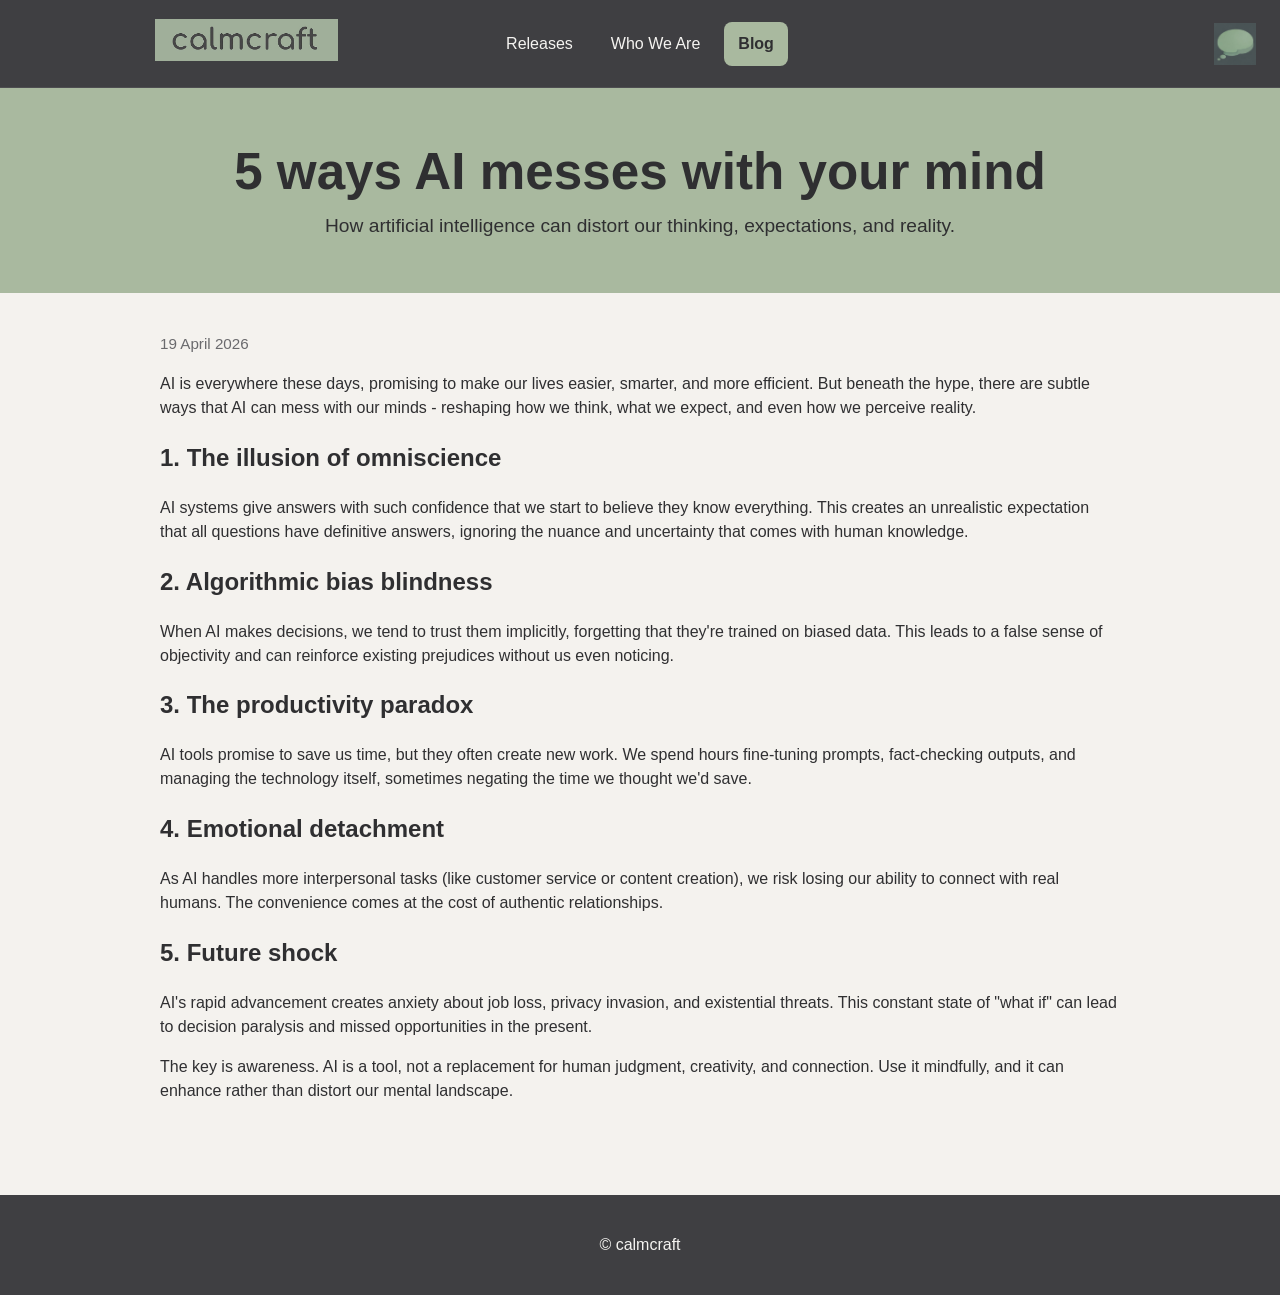
==== 5-ways-ai-messes-with-your-mind.html @ 6c4accf9 "Add files via upload" ====
<!DOCTYPE html>
<html lang="en">
<head>
  <meta charset="UTF-8">
  <meta name="viewport" content="width=device-width, initial-scale=1.0">
  <title>calmcraft - 5 ways AI messes with your mind</title>
  <link rel="stylesheet" href="style.css">
</head>
<body>
  <header class="site-header">
    <div class="brand">
      <a href="index.html" class="brand-link">
        <img src="images/calmcraft-wordmark-greyletters.jpg" alt="calmcraft" class="wordmark">
      </a>
    </div>

    <nav class="main-nav" aria-label="Main navigation">
      <a href="index.html" class="nav-link">Releases</a>
      <a href="who-we-are.html" class="nav-link">Who We Are</a>
      <a href="blog.html" class="nav-link active">Blog</a>
    </nav>

    <div class="brand-mark-wrap">
      <img src="images/calmcraft-logo-sage.png" alt="calmcraft logo" class="brand-mark">
    </div>
  </header>

  <section class="hero hero-dark">
    <div class="container hero-inner">
      <h1>5 ways AI messes with your mind</h1>
      <p>How artificial intelligence can distort our thinking, expectations, and reality.</p>
    </div>
  </section>

  <main class="container page-content narrow">
    <article class="blog-post">
      <p class="blog-meta">19 April 2026</p>
      
      <p>AI is everywhere these days, promising to make our lives easier, smarter, and more efficient. But beneath the hype, there are subtle ways that AI can mess with our minds - reshaping how we think, what we expect, and even how we perceive reality.</p>

      <h2>1. The illusion of omniscience</h2>
      <p>AI systems give answers with such confidence that we start to believe they know everything. This creates an unrealistic expectation that all questions have definitive answers, ignoring the nuance and uncertainty that comes with human knowledge.</p>

      <h2>2. Algorithmic bias blindness</h2>
      <p>When AI makes decisions, we tend to trust them implicitly, forgetting that they're trained on biased data. This leads to a false sense of objectivity and can reinforce existing prejudices without us even noticing.</p>

      <h2>3. The productivity paradox</h2>
      <p>AI tools promise to save us time, but they often create new work. We spend hours fine-tuning prompts, fact-checking outputs, and managing the technology itself, sometimes negating the time we thought we'd save.</p>

      <h2>4. Emotional detachment</h2>
      <p>As AI handles more interpersonal tasks (like customer service or content creation), we risk losing our ability to connect with real humans. The convenience comes at the cost of authentic relationships.</p>

      <h2>5. Future shock</h2>
      <p>AI's rapid advancement creates anxiety about job loss, privacy invasion, and existential threats. This constant state of "what if" can lead to decision paralysis and missed opportunities in the present.</p>

      <p>The key is awareness. AI is a tool, not a replacement for human judgment, creativity, and connection. Use it mindfully, and it can enhance rather than distort our mental landscape.</p>
    </article>
  </main>

  <footer class="site-footer">
    <div class="container footer-inner">
      <p>© calmcraft</p>
    </div>
  </footer>
</body>
</html>
---- style.css ----
:root {
  --bg-dark: #3f3f42;
  --bg-darker: #343437;
  --sage: #a9b99f;
  --sage-deep: #8ea184;
  --panel: #f4f2ee;
  --panel-soft: #ebe8e2;
  --text-dark: #2f2f31;
  --text-light: #f5f4f1;
  --border: #d7d2ca;
  --shadow: rgba(0, 0, 0, 0.12);
}

* {
  box-sizing: border-box;
}

html {
  scroll-behavior: smooth;
}

body {
  margin: 0;
  font-family: "Century Gothic", "Trebuchet MS", Arial, sans-serif;
  background: var(--panel);
  color: var(--text-dark);
  line-height: 1.5;
}

img {
  max-width: 100%;
  display: block;
}

a {
  color: inherit;
}

.container {
  width: min(1120px, calc(100% - 32px));
  margin: 0 auto;
}

/* Header */
.site-header {
  background: var(--bg-dark);
  border-bottom: 1px solid rgba(255,255,255,0.08);
  min-height: 88px;
  display: grid;
  grid-template-columns: 1fr auto 1fr;
  align-items: center;
  gap: 24px;
  padding: 16px 24px;
  text-align: center;
}

.brand-link {
  display: inline-flex;
  align-items: center;
  text-decoration: none;
}

.wordmark {
  height: 42px;
  width: auto;
  object-fit: contain;
}

.main-nav {
  display: flex;
  align-items: center;
  gap: 10px;
  justify-content: center;
}

.nav-link {
  text-decoration: none;
  color: var(--text-light);
  padding: 10px 14px;
  border-radius: 8px;
  transition: background 0.2s ease, color 0.2s ease;
}

.nav-link:hover {
  background: rgba(255,255,255,0.08);
}

.nav-link.active {
  background: var(--sage);
  color: var(--text-dark);
  font-weight: 700;
}

.brand-mark-wrap {
  display: flex;
  justify-content: flex-end;
}

.brand-mark {
  height: 42px;
  width: 42px;
  object-fit: contain;
}

/* Hero */
.hero-dark {
  background: var(--sage);
  color: var(--text-dark);
  border-bottom: none;
}

.hero-inner {
  padding: 56px 0 52px;
  text-align: center;
}

.hero-inner h1 {
  margin: 0 0 12px;
  font-size: clamp(2rem, 4vw, 3.4rem);
  line-height: 1.1;
  color: var(--text-dark);
}

.hero-inner p {
  margin: 0 auto;
  max-width: 720px;
  font-size: clamp(1rem, 2vw, 1.2rem);
  color: var(--text-dark);
}

/* Main */
.page-content {
  padding: 40px 0 56px;
}

.page-content.narrow {
  width: min(960px, calc(100% - 32px));
  margin: 0 auto;
}

.section-heading h2 {
  margin: 0 0 28px;
  font-size: 2rem;
}

/* Releases */
.release-carousel {
  display: grid;
  grid-template-columns: 56px minmax(0, 1fr) 56px;
  align-items: stretch;
  gap: 18px;
}

.carousel-arrow {
  border: none;
  background: #a0a0a5;
  color: var(--text-light);
  border-radius: 12px;
  font-size: 1.8rem;
  cursor: pointer;
  min-height: 100%;
  transition: background 0.2s ease;
}

.carousel-arrow:hover {
  background: #b0b0b5;
}

.release-panel {
  background: white;
  border: 1px solid var(--border);
  border-radius: 18px;
  box-shadow: 0 10px 24px var(--shadow);
  padding: 28px;
  display: grid;
  grid-template-columns: minmax(240px, 320px) minmax(0, 1fr);
  gap: 32px;
  align-items: start;
}

.release-cover-wrap {
  display: flex;
  justify-content: center;
}

.release-cover {
  width: 100%;
  max-width: 320px;
  border-radius: 12px;
  box-shadow: 0 12px 24px rgba(0,0,0,0.12);
}

.release-details h3 {
  margin: 0 0 14px;
  font-size: clamp(1.8rem, 3vw, 2.6rem);
  line-height: 1.15;
}

.release-blurb {
  margin: 0 0 22px;
  font-size: 1.08rem;
  color: #4a4a4d;
}

.button-grid {
  display: grid;
  grid-template-columns: repeat(2, minmax(220px, 1fr));
  gap: 12px;
  margin-bottom: 28px;
}

.btn {
  display: inline-flex;
  align-items: center;
  justify-content: center;
  min-height: 48px;
  padding: 12px 18px;
  border-radius: 10px;
  text-decoration: none;
  font-weight: 700;
  text-align: center;
  transition: transform 0.15s ease, background 0.2s ease, color 0.2s ease;
}

.btn:hover {
  transform: translateY(-1px);
}

.btn-primary {
  background: var(--bg-dark);
  color: var(--text-light);
}

.btn-primary:hover {
  background: #57575b;
}

.btn-secondary {
  background: var(--panel-soft);
  color: var(--text-dark);
  border: 1px solid var(--border);
}

.btn-secondary:hover {
  background: #ddd8d0;
}

.snippet-block,
.related-block {
  margin-top: 20px;
}

.snippet-block h4,
.related-block h4 {
  margin: 0 0 14px;
  font-size: 1.2rem;
}

.snippet {
  margin: 0 0 12px;
  padding: 16px 18px;
  background: var(--panel);
  border-left: 4px solid var(--sage);
  border-radius: 10px;
  color: #444447;
}

.related-block ul {
  margin: 0;
  padding-left: 18px;
}

.related-block li {
  margin-bottom: 6px;
}

.related-block a {
  text-decoration: none;
  color: var(--bg-dark);
  font-weight: 700;
}

.related-block a:hover {
  text-decoration: underline;
}

/* Content cards */
.content-card,
.cta-card,
.blog-card {
  background: white;
  border: 1px solid var(--border);
  border-radius: 16px;
  padding: 26px;
  box-shadow: 0 8px 20px var(--shadow);
  margin-bottom: 24px;
}

.content-card h2,
.cta-card h2,
.service-grid-section h2,
.value-grid-section h2 {
  margin-top: 0;
}

.service-grid,
.value-grid {
  display: grid;
  grid-template-columns: repeat(2, minmax(0, 1fr));
  gap: 18px;
  margin: 18px 0 32px;
}

.service-card,
.value-card {
  background: white;
  border: 1px solid var(--border);
  border-radius: 16px;
  padding: 22px;
  box-shadow: 0 8px 20px var(--shadow);
}

.service-card h3,
.value-card h3 {
  margin-top: 0;
  margin-bottom: 10px;
}

.text-link {
  text-decoration: none;
  font-weight: 700;
  color: var(--bg-dark);
}

.text-link:hover {
  text-decoration: underline;
}

.blog-meta {
  margin: 0 0 8px;
  color: #6a6a6d;
  font-size: 0.95rem;
}

.blog-image {
  width: 100%;
  height: auto;
  border-radius: 8px;
  margin-bottom: 16px;
}

/* Footer */
.site-footer {
  background: var(--bg-dark);
  color: var(--text-light);
  margin-top: 20px;
}

.footer-inner {
  padding: 22px 0;
  text-align: center;
}

/* Responsive */
@media (max-width: 980px) {
  .site-header {
    grid-template-columns: 1fr;
    justify-items: start;
  }

  .brand-mark-wrap {
    justify-content: start;
  }

  .release-panel {
    grid-template-columns: 1fr;
  }

  .release-cover-wrap {
    justify-content: flex-start;
  }

  .button-grid {
    grid-template-columns: 1fr 1fr;
  }
}

@media (max-width: 760px) {
  .release-carousel {
    grid-template-columns: 1fr;
  }

  .carousel-arrow {
    min-height: 52px;
  }

  .button-grid {
    grid-template-columns: 1fr;
  }

  .service-grid,
  .value-grid {
    grid-template-columns: 1fr;
  }

  .main-nav {
    flex-wrap: wrap;
  }
}
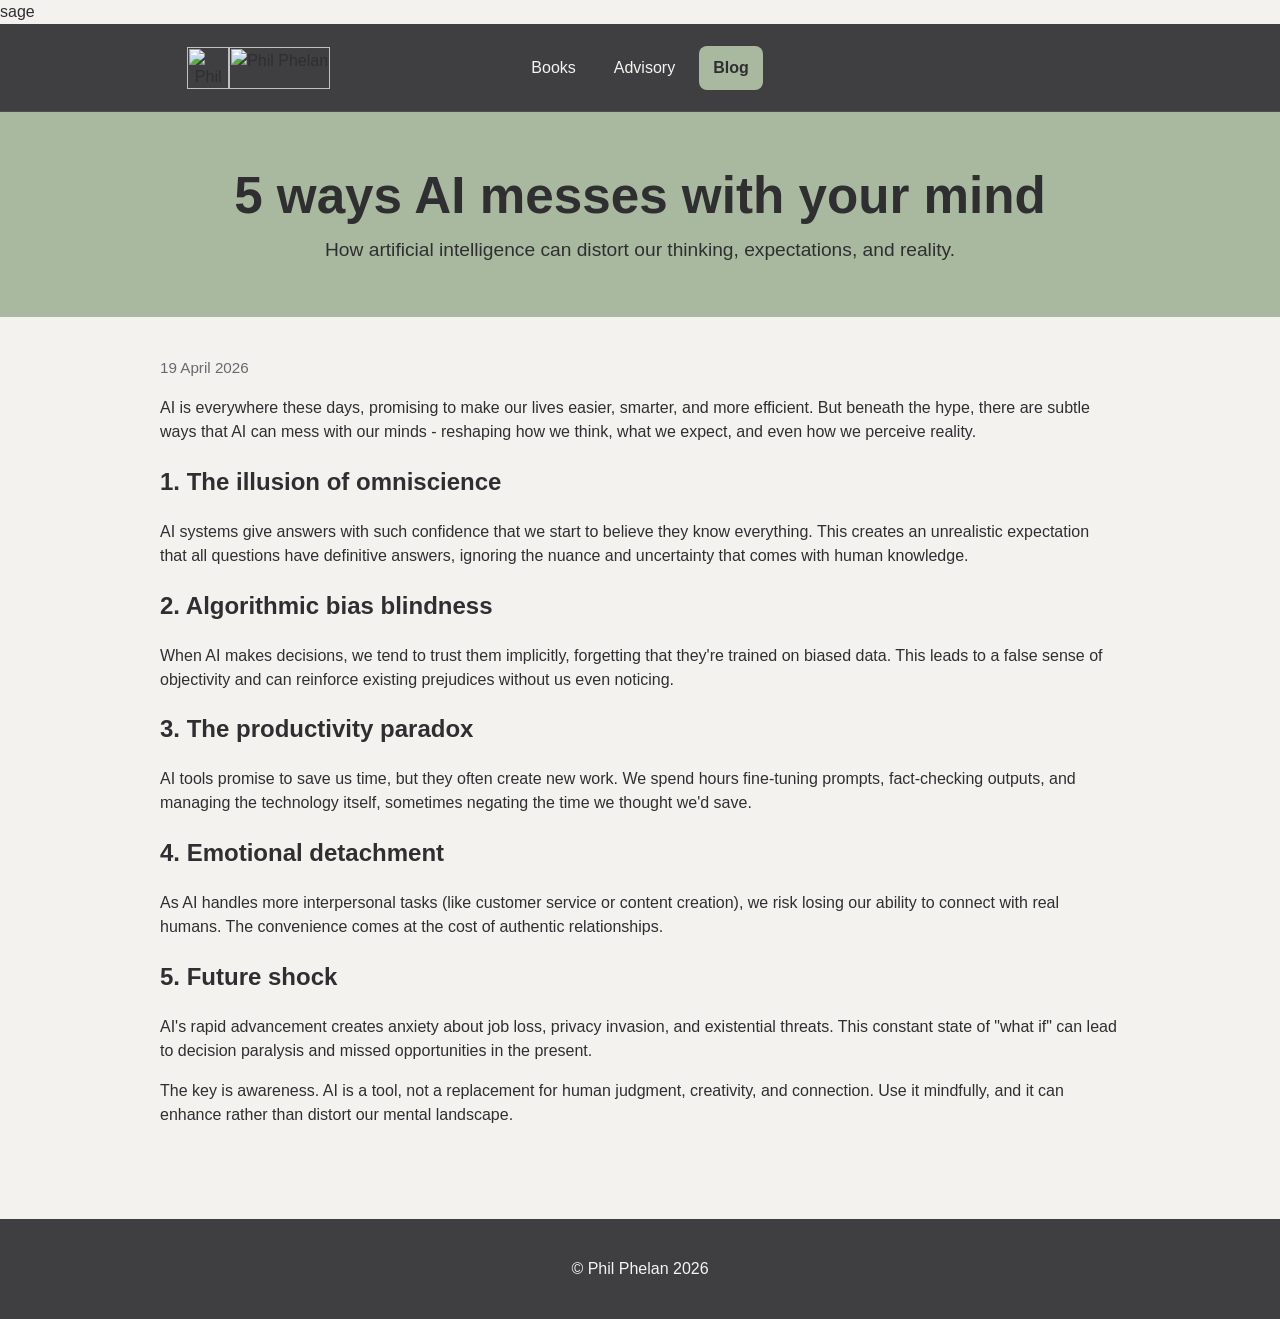
==== commit 9ff03c86: "Add files via upload" ====
--- a/5-ways-ai-messes-with-your-mind.html
+++ b/5-ways-ai-messes-with-your-mind.html
@@ -1,28 +1,25 @@
-<!DOCTYPE html>
+sage<!DOCTYPE html>
 <html lang="en">
 <head>
   <meta charset="UTF-8">
   <meta name="viewport" content="width=device-width, initial-scale=1.0">
-  <title>calmcraft - 5 ways AI messes with your mind</title>
+  <title>5 ways AI messes with your mind</title>
   <link rel="stylesheet" href="style.css">
 </head>
 <body>
   <header class="site-header">
     <div class="brand">
       <a href="index.html" class="brand-link">
-        <img src="images/calmcraft-wordmark-greyletters.jpg" alt="calmcraft" class="wordmark">
+        <img src="images/mylogo-sage.svg" alt="Phil Phelan logo" class="brand-mark">
+        <img src="images/philphelan-wordmark-sage.svg" alt="Phil Phelan" class="wordmark" style="width: 100%; max-width: none;">
       </a>
     </div>
 
     <nav class="main-nav" aria-label="Main navigation">
-      <a href="index.html" class="nav-link">Releases</a>
-      <a href="who-we-are.html" class="nav-link">Who We Are</a>
+      <a href="index.html" class="nav-link">Books</a>
+      <a href="advisory.html" class="nav-link">Advisory</a>
       <a href="blog.html" class="nav-link active">Blog</a>
     </nav>
-
-    <div class="brand-mark-wrap">
-      <img src="images/calmcraft-logo-sage.png" alt="calmcraft logo" class="brand-mark">
-    </div>
   </header>
 
   <section class="hero hero-dark">
@@ -59,7 +56,7 @@
 
   <footer class="site-footer">
     <div class="container footer-inner">
-      <p>© calmcraft</p>
+      <p>© Phil Phelan 2026</p>
     </div>
   </footer>
 </body>
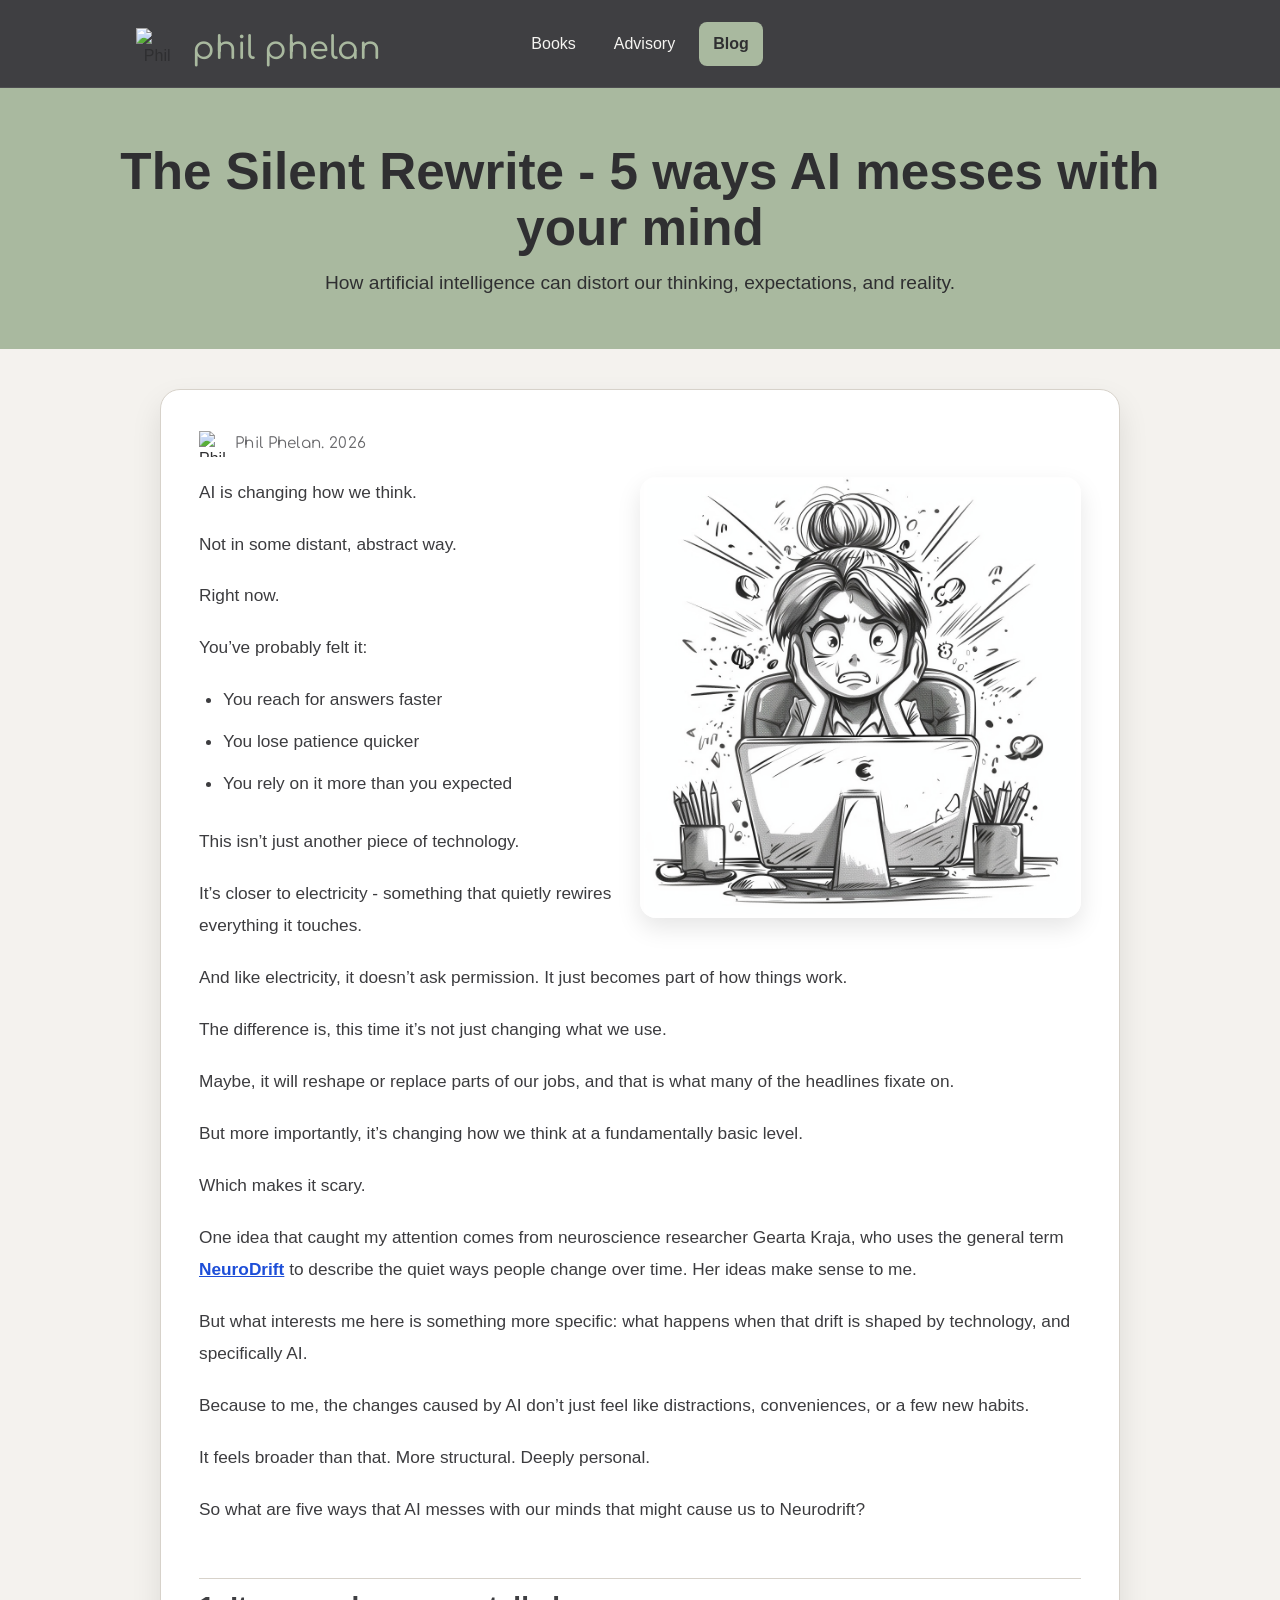
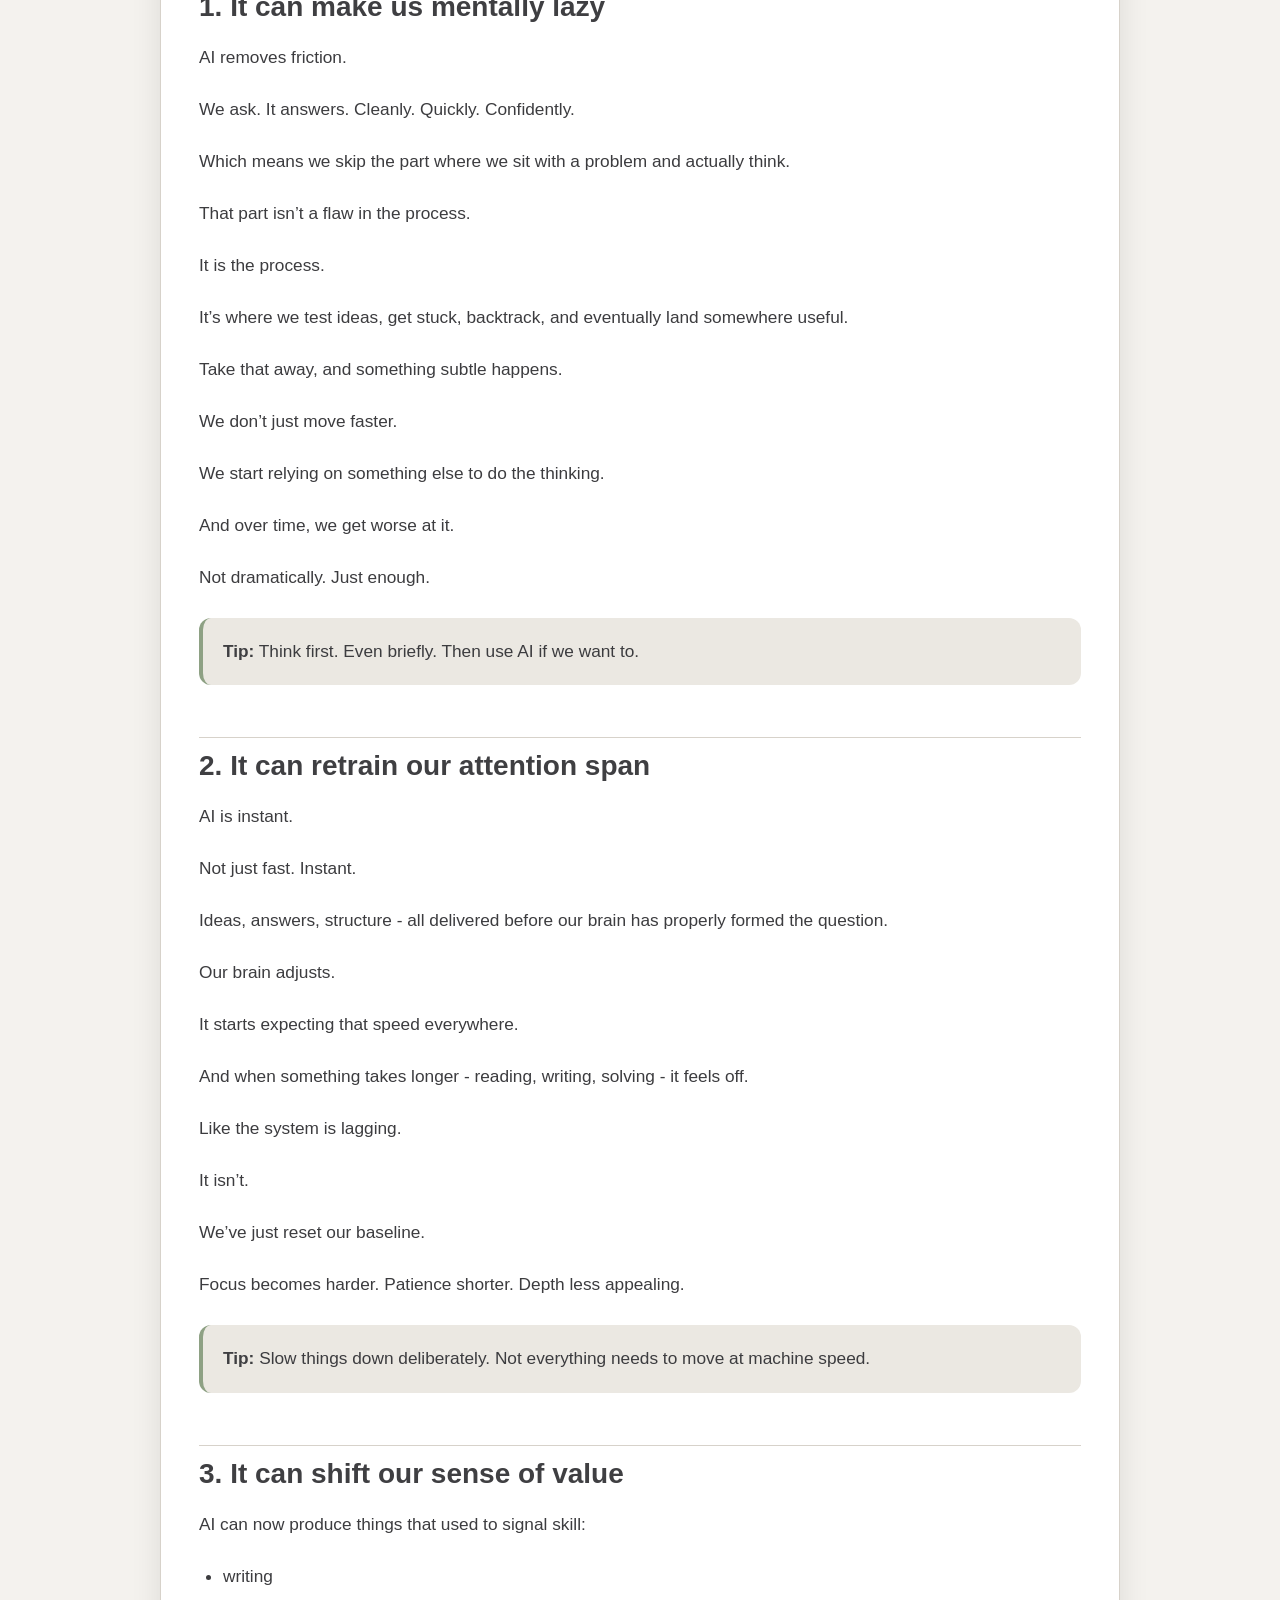
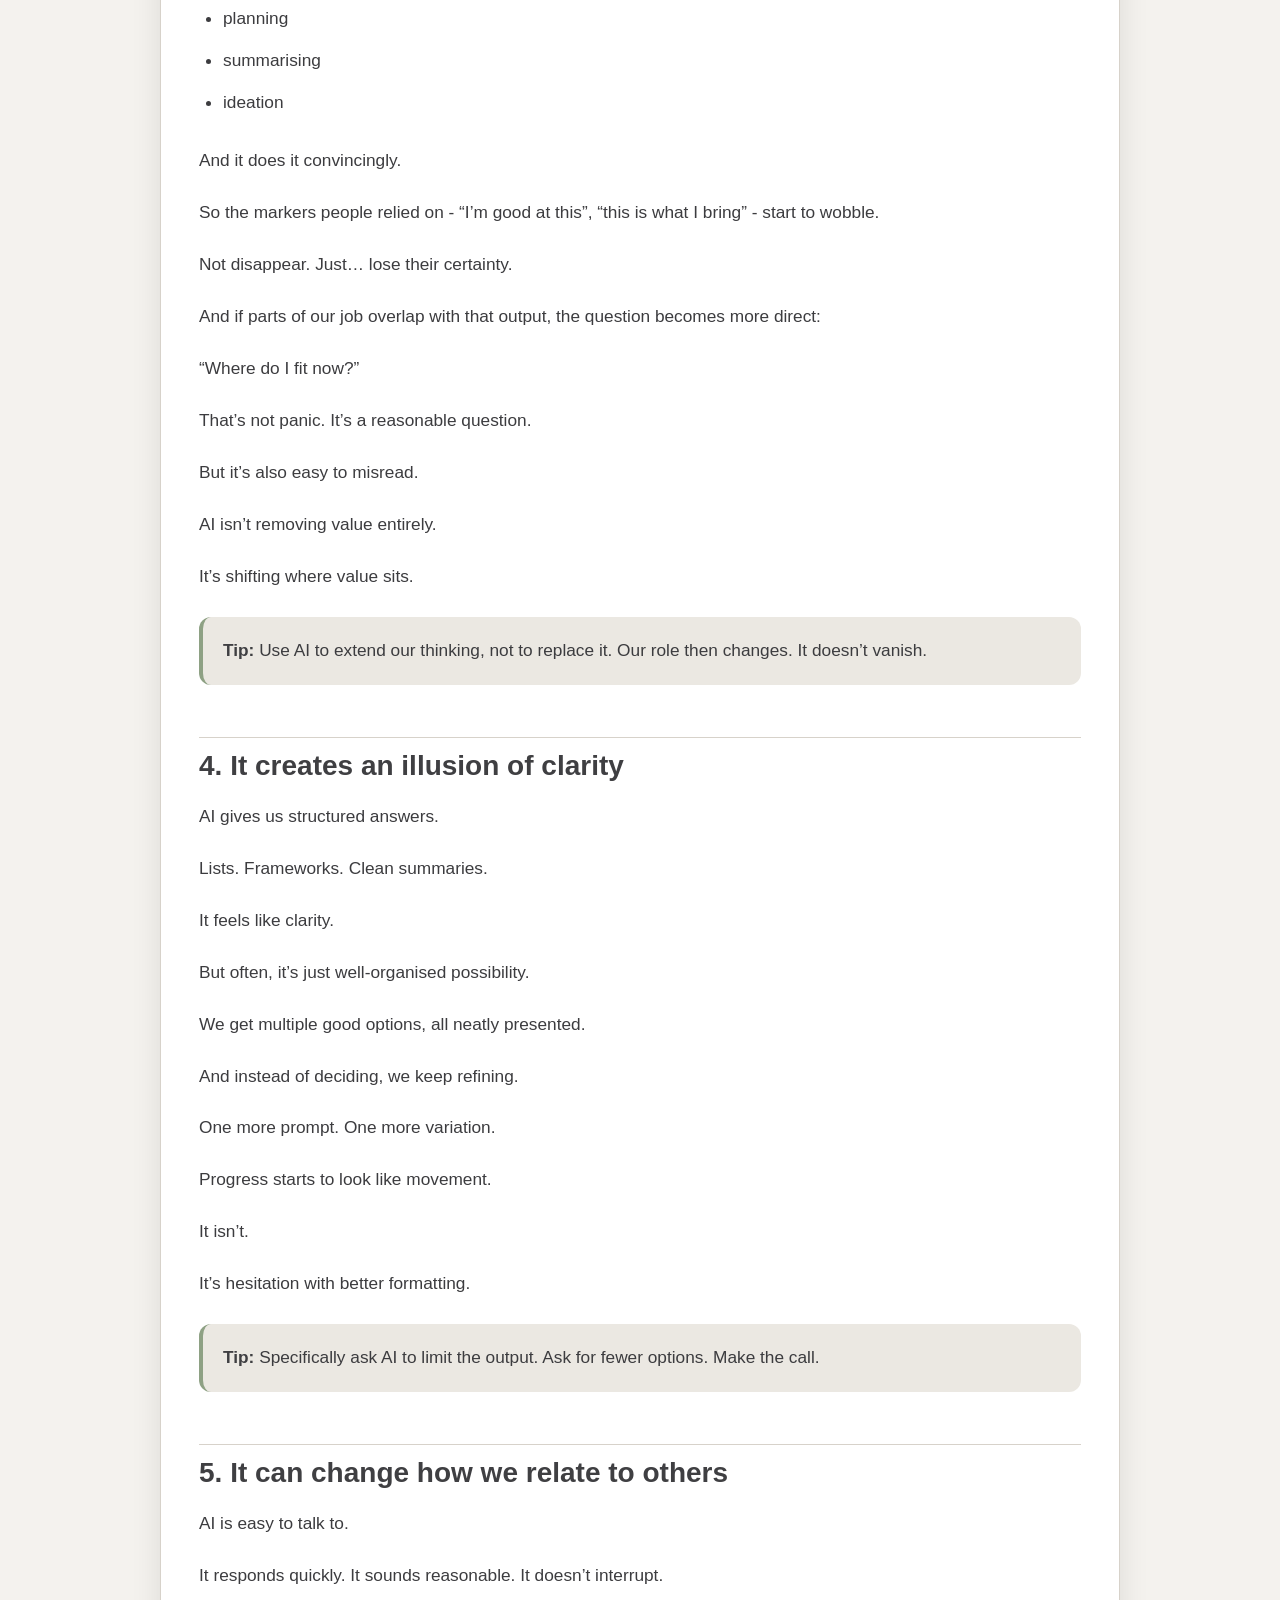
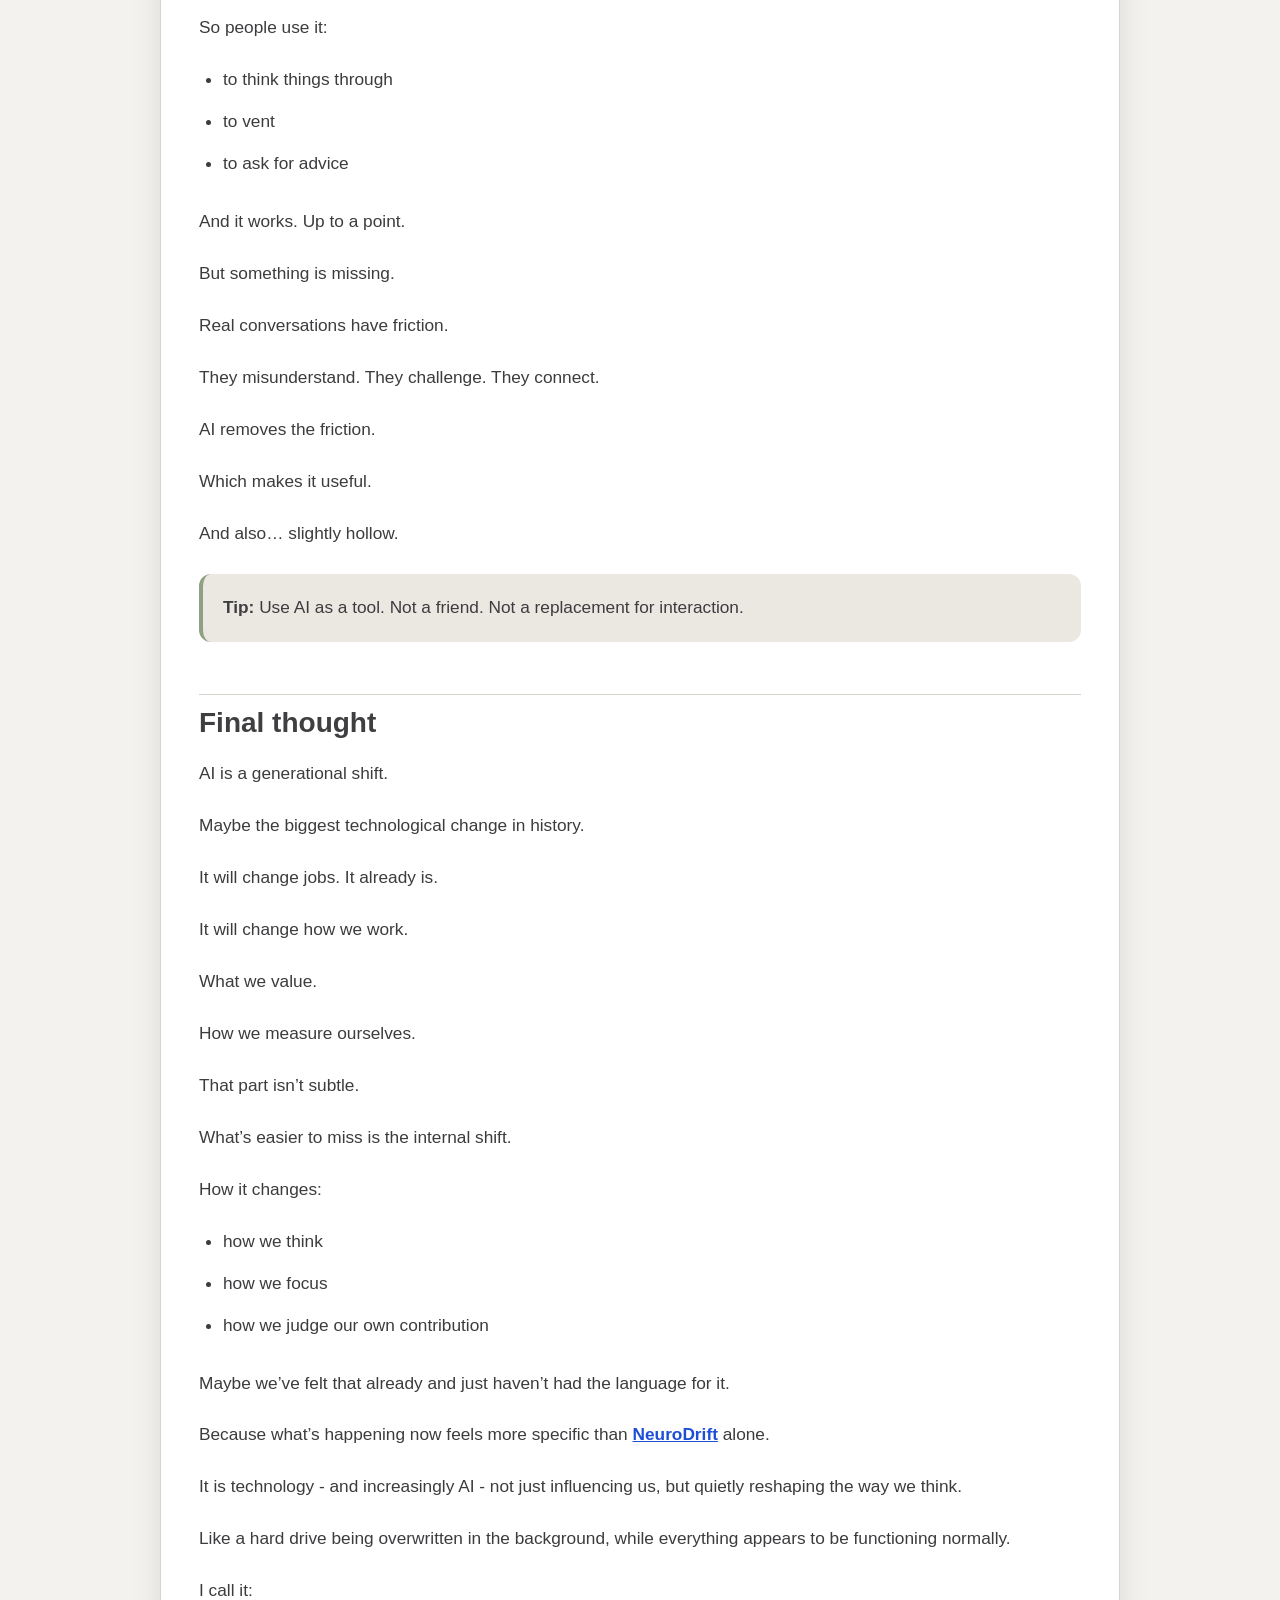
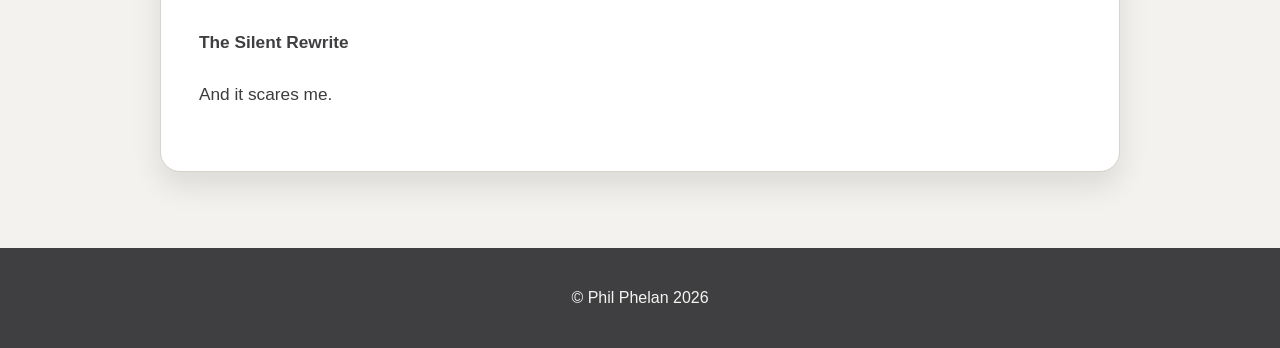
==== commit 317f27f4: "Add files via upload" ====
--- a/5-ways-ai-messes-with-your-mind.html
+++ b/5-ways-ai-messes-with-your-mind.html
@@ -1,63 +1,188 @@
-sage<!DOCTYPE html>
-<html lang="en">
-<head>
-  <meta charset="UTF-8">
-  <meta name="viewport" content="width=device-width, initial-scale=1.0">
-  <title>5 ways AI messes with your mind</title>
-  <link rel="stylesheet" href="style.css">
-</head>
-<body>
-  <header class="site-header">
-    <div class="brand">
-      <a href="index.html" class="brand-link">
-        <img src="images/mylogo-sage.svg" alt="Phil Phelan logo" class="brand-mark">
-        <img src="images/philphelan-wordmark-sage.svg" alt="Phil Phelan" class="wordmark" style="width: 100%; max-width: none;">
-      </a>
-    </div>
-
-    <nav class="main-nav" aria-label="Main navigation">
-      <a href="index.html" class="nav-link">Books</a>
-      <a href="advisory.html" class="nav-link">Advisory</a>
-      <a href="blog.html" class="nav-link active">Blog</a>
-    </nav>
-  </header>
-
-  <section class="hero hero-dark">
-    <div class="container hero-inner">
-      <h1>5 ways AI messes with your mind</h1>
-      <p>How artificial intelligence can distort our thinking, expectations, and reality.</p>
-    </div>
-  </section>
-
-  <main class="container page-content narrow">
-    <article class="blog-post">
-      <p class="blog-meta">19 April 2026</p>
-      
-      <p>AI is everywhere these days, promising to make our lives easier, smarter, and more efficient. But beneath the hype, there are subtle ways that AI can mess with our minds - reshaping how we think, what we expect, and even how we perceive reality.</p>
-
-      <h2>1. The illusion of omniscience</h2>
-      <p>AI systems give answers with such confidence that we start to believe they know everything. This creates an unrealistic expectation that all questions have definitive answers, ignoring the nuance and uncertainty that comes with human knowledge.</p>
-
-      <h2>2. Algorithmic bias blindness</h2>
-      <p>When AI makes decisions, we tend to trust them implicitly, forgetting that they're trained on biased data. This leads to a false sense of objectivity and can reinforce existing prejudices without us even noticing.</p>
-
-      <h2>3. The productivity paradox</h2>
-      <p>AI tools promise to save us time, but they often create new work. We spend hours fine-tuning prompts, fact-checking outputs, and managing the technology itself, sometimes negating the time we thought we'd save.</p>
-
-      <h2>4. Emotional detachment</h2>
-      <p>As AI handles more interpersonal tasks (like customer service or content creation), we risk losing our ability to connect with real humans. The convenience comes at the cost of authentic relationships.</p>
-
-      <h2>5. Future shock</h2>
-      <p>AI's rapid advancement creates anxiety about job loss, privacy invasion, and existential threats. This constant state of "what if" can lead to decision paralysis and missed opportunities in the present.</p>
-
-      <p>The key is awareness. AI is a tool, not a replacement for human judgment, creativity, and connection. Use it mindfully, and it can enhance rather than distort our mental landscape.</p>
-    </article>
-  </main>
-
-  <footer class="site-footer">
-    <div class="container footer-inner">
-      <p>© Phil Phelan 2026</p>
-    </div>
-  </footer>
-</body>
+<!DOCTYPE html>
+<html lang="en">
+<head>
+  <meta charset="UTF-8">
+  <meta name="viewport" content="width=device-width, initial-scale=1.0">
+  <title>Five Ways AI Messes With Your Mind: The Silent Rewrite</title>
+  <link rel="stylesheet" href="style.css">
+  <link rel="preconnect" href="https://fonts.googleapis.com">
+  <link rel="preconnect" href="https://fonts.gstatic.com" crossorigin>
+  <link href="https://fonts.googleapis.com/css2?family=Comfortaa:wght@300..700&display=swap" rel="stylesheet">
+</head>
+<body class="blog-article">
+  <header class="site-header">
+    <div class="brand">
+      <a href="index.html" class="brand-link">
+        <img src="images/mylogo-sage.svg" alt="Phil Phelan logo" class="brand-mark">
+        <span class="brand-name">phil phelan</span>
+      </a>
+    </div>
+
+    <nav class="main-nav" aria-label="Main navigation">
+      <a href="index.html" class="nav-link">Books</a>
+      <a href="advisory.html" class="nav-link">Advisory</a>
+      <a href="blog.html" class="nav-link active">Blog</a>
+    </nav>
+  </header>
+
+  <section class="hero hero-dark">
+    <div class="container hero-inner">
+      <h1>The Silent Rewrite - 5 ways AI messes with your mind</h1>
+      <p>How artificial intelligence can distort our thinking, expectations, and reality.</p>
+    </div>
+  </section>
+
+  <main class="container page-content narrow">
+    <article class="blog-post">
+    <div class="blog-post-meta-row">
+      <img src="images/mylogo-sage.svg" alt="Phil Phelan cloud logo" class="blog-post-logo">
+      <p class="blog-meta">Phil Phelan. 2026</p>
+    </div>
+
+      <img src="images/ai-mind-illustration.jpg" alt="AI and mind illustration" class="blog-post-featured-image">
+
+    <p class="blog-intro"> AI is changing how we think.</p>
+      <p>Not in some distant, abstract way.</p>
+      <p>Right now.</p>
+
+      <p>You’ve probably felt it:</p>
+      <ul>
+        <li>You reach for answers faster</li>
+        <li>You lose patience quicker</li>
+        <li>You rely on it more than you expected</li>
+      </ul>
+
+      <p>This isn’t just another piece of technology.</p>
+      <p>It’s closer to electricity - something that quietly rewires everything it touches.</p>
+      <p>And like electricity, it doesn’t ask permission. It just becomes part of how things work.</p>
+      <p>The difference is, this time it’s not just changing what we use.</p>
+      <p>Maybe, it will reshape or replace parts of our jobs, and that is what many of the headlines fixate on.</p>
+      <p>But more importantly, it’s changing how we think at a fundamentally basic level.</p>
+      <p>Which makes it scary.</p>
+
+      <p>One idea that caught my attention comes from neuroscience researcher Gearta Kraja, who uses the general term <a href="https://www.neuronaql.life/post/introducing-neurodrift-a-language-for-the-changes-we-never-named" target="_blank" rel="noopener noreferrer">NeuroDrift</a> to describe the quiet ways people change over time. Her ideas make sense to me.</p>
+      <p>But what interests me here is something more specific: what happens when that drift is shaped by technology, and specifically AI.</p>
+      <p>Because to me, the changes caused by AI don’t just feel like distractions, conveniences, or a few new habits.</p>
+      <p>It feels broader than that. More structural. Deeply personal.</p>
+      <p>So what are five ways that AI messes with our minds that might cause us to Neurodrift?</p>
+
+      <h2>1. It can make us mentally lazy</h2>
+      <p>AI removes friction.</p>
+      <p>We ask. It answers. Cleanly. Quickly. Confidently.</p>
+      <p>Which means we skip the part where we sit with a problem and actually think.</p>
+      <p>That part isn’t a flaw in the process.</p>
+      <p>It is the process.</p>
+      <p>It’s where we test ideas, get stuck, backtrack, and eventually land somewhere useful.</p>
+      <p>Take that away, and something subtle happens.</p>
+      <p>We don’t just move faster.</p>
+      <p>We start relying on something else to do the thinking.</p>
+      <p>And over time, we get worse at it.</p>
+      <p>Not dramatically. Just enough.</p>
+      <div class="tip-box">
+  <p><strong>Tip:</strong> Think first. Even briefly. Then use AI if we want to.</p>
+</div>
+
+      <h2>2. It can retrain our attention span</h2>
+      <p>AI is instant.</p>
+      <p>Not just fast. Instant.</p>
+      <p>Ideas, answers, structure - all delivered before our brain has properly formed the question.</p>
+      <p>Our brain adjusts.</p>
+      <p>It starts expecting that speed everywhere.</p>
+      <p>And when something takes longer - reading, writing, solving - it feels off.</p>
+      <p>Like the system is lagging.</p>
+      <p>It isn’t.</p>
+      <p>We’ve just reset our baseline.</p>
+      <p>Focus becomes harder. Patience shorter. Depth less appealing.</p>
+      <div class="tip-box">
+  <p><strong>Tip:</strong> Slow things down deliberately. Not everything needs to move at machine speed.</p>
+</div>
+
+      <h2>3. It can shift our sense of value</h2>
+      <p>AI can now produce things that used to signal skill:</p>
+      <ul>
+        <li>writing</li>
+        <li>planning</li>
+        <li>summarising</li>
+        <li>ideation</li>
+      </ul>
+      <p>And it does it convincingly.</p>
+      <p>So the markers people relied on - “I’m good at this”, “this is what I bring” - start to wobble.</p>
+      <p>Not disappear. Just… lose their certainty.</p>
+      <p>And if parts of our job overlap with that output, the question becomes more direct:</p>
+      <p>“Where do I fit now?”</p>
+      <p>That’s not panic. It’s a reasonable question.</p>
+      <p>But it’s also easy to misread.</p>
+      <p>AI isn’t removing value entirely.</p>
+      <p>It’s shifting where value sits.</p>
+      <div class="tip-box">
+       <p><strong>Tip:</strong> Use AI to extend our thinking, not to replace it. Our role then changes. It doesn’t vanish.</p>
+</div>
+
+      <h2>4. It creates an illusion of clarity</h2>
+      <p>AI gives us structured answers.</p>
+      <p>Lists. Frameworks. Clean summaries.</p>
+      <p>It feels like clarity.</p>
+      <p>But often, it’s just well-organised possibility.</p>
+      <p>We get multiple good options, all neatly presented.</p>
+      <p>And instead of deciding, we keep refining.</p>
+      <p>One more prompt. One more variation.</p>
+      <p>Progress starts to look like movement.</p>
+      <p>It isn’t.</p>
+      <p>It’s hesitation with better formatting.</p>
+      <div class="tip-box">
+        <p><strong>Tip:</strong> Specifically ask AI to limit the output. Ask for fewer options. Make the call.</p>
+      </div>
+
+      <h2>5. It can change how we relate to others</h2>
+      <p>AI is easy to talk to.</p>
+      <p>It responds quickly. It sounds reasonable. It doesn’t interrupt.</p>
+      <p>So people use it:</p>
+      <ul>
+        <li>to think things through</li>
+        <li>to vent</li>
+        <li>to ask for advice</li>
+      </ul>
+      <p>And it works. Up to a point.</p>
+      <p>But something is missing.</p>
+      <p>Real conversations have friction.</p>
+      <p>They misunderstand. They challenge. They connect.</p>
+      <p>AI removes the friction.</p>
+      <p>Which makes it useful.</p>
+      <p>And also… slightly hollow.</p>
+      <div class="tip-box">
+        <p><strong>Tip:</strong> Use AI as a tool. Not a friend. Not a replacement for interaction.</p>
+      </div>
+
+      <h2>Final thought</h2>
+      <p>AI is a generational shift.</p>
+      <p>Maybe the biggest technological change in history.</p>
+      <p>It will change jobs. It already is.</p>
+      <p>It will change how we work.</p>
+      <p>What we value.</p>
+      <p>How we measure ourselves.</p>
+      <p>That part isn’t subtle.</p>
+      <p>What’s easier to miss is the internal shift.</p>
+      <p>How it changes:</p>
+      <ul>
+        <li>how we think</li>
+        <li>how we focus</li>
+        <li>how we judge our own contribution</li>
+      </ul>
+      <p>Maybe we’ve felt that already and just haven’t had the language for it.</p>
+      <p>Because what’s happening now feels more specific than <a href="https://www.neuronaql.life/post/introducing-neurodrift-a-language-for-the-changes-we-never-named" target="_blank" rel="noopener noreferrer">NeuroDrift</a> alone.</p>
+      <p>It is technology - and increasingly AI - not just influencing us, but quietly reshaping the way we think.</p>
+      <p>Like a hard drive being overwritten in the background, while everything appears to be functioning normally.</p>
+      <p>I call it:
+      <p><strong>The Silent Rewrite</strong></p>
+      <p>And it scares me.</p>
+    
+    </article>
+  </main>
+
+  <footer class="site-footer">
+    <div class="container footer-inner">
+      <p>© Phil Phelan 2026</p>
+    </div>
+  </footer>
+</body>
 </html>
--- a/style.css
+++ b/style.css
@@ -1,409 +1,643 @@
-:root {
-  --bg-dark: #3f3f42;
-  --bg-darker: #343437;
-  --sage: #a9b99f;
-  --sage-deep: #8ea184;
-  --panel: #f4f2ee;
-  --panel-soft: #ebe8e2;
-  --text-dark: #2f2f31;
-  --text-light: #f5f4f1;
-  --border: #d7d2ca;
-  --shadow: rgba(0, 0, 0, 0.12);
-}
-
-* {
-  box-sizing: border-box;
-}
-
-html {
-  scroll-behavior: smooth;
-}
-
-body {
-  margin: 0;
-  font-family: "Century Gothic", "Trebuchet MS", Arial, sans-serif;
-  background: var(--panel);
-  color: var(--text-dark);
-  line-height: 1.5;
-}
-
-img {
-  max-width: 100%;
-  display: block;
-}
-
-a {
-  color: inherit;
-}
-
-.container {
-  width: min(1120px, calc(100% - 32px));
-  margin: 0 auto;
-}
-
-/* Header */
-.site-header {
-  background: var(--bg-dark);
-  border-bottom: 1px solid rgba(255,255,255,0.08);
-  min-height: 88px;
-  display: grid;
-  grid-template-columns: 1fr auto 1fr;
-  align-items: center;
-  gap: 24px;
-  padding: 16px 24px;
-  text-align: center;
-}
-
-.brand-link {
-  display: inline-flex;
-  align-items: center;
-  text-decoration: none;
-}
-
-.wordmark {
-  height: 42px;
-  width: auto;
-  object-fit: contain;
-}
-
-.main-nav {
-  display: flex;
-  align-items: center;
-  gap: 10px;
-  justify-content: center;
-}
-
-.nav-link {
-  text-decoration: none;
-  color: var(--text-light);
-  padding: 10px 14px;
-  border-radius: 8px;
-  transition: background 0.2s ease, color 0.2s ease;
-}
-
-.nav-link:hover {
-  background: rgba(255,255,255,0.08);
-}
-
-.nav-link.active {
-  background: var(--sage);
-  color: var(--text-dark);
-  font-weight: 700;
-}
-
-.brand-mark-wrap {
-  display: flex;
-  justify-content: flex-end;
-}
-
-.brand-mark {
-  height: 42px;
-  width: 42px;
-  object-fit: contain;
-}
-
-/* Hero */
-.hero-dark {
-  background: var(--sage);
-  color: var(--text-dark);
-  border-bottom: none;
-}
-
-.hero-inner {
-  padding: 56px 0 52px;
-  text-align: center;
-}
-
-.hero-inner h1 {
-  margin: 0 0 12px;
-  font-size: clamp(2rem, 4vw, 3.4rem);
-  line-height: 1.1;
-  color: var(--text-dark);
-}
-
-.hero-inner p {
-  margin: 0 auto;
-  max-width: 720px;
-  font-size: clamp(1rem, 2vw, 1.2rem);
-  color: var(--text-dark);
-}
-
-/* Main */
-.page-content {
-  padding: 40px 0 56px;
-}
-
-.page-content.narrow {
-  width: min(960px, calc(100% - 32px));
-  margin: 0 auto;
-}
-
-.section-heading h2 {
-  margin: 0 0 28px;
-  font-size: 2rem;
-}
-
-/* Releases */
-.release-carousel {
-  display: grid;
-  grid-template-columns: 56px minmax(0, 1fr) 56px;
-  align-items: stretch;
-  gap: 18px;
-}
-
-.carousel-arrow {
-  border: none;
-  background: #a0a0a5;
-  color: var(--text-light);
-  border-radius: 12px;
-  font-size: 1.8rem;
-  cursor: pointer;
-  min-height: 100%;
-  transition: background 0.2s ease;
-}
-
-.carousel-arrow:hover {
-  background: #b0b0b5;
-}
-
-.release-panel {
-  background: white;
-  border: 1px solid var(--border);
-  border-radius: 18px;
-  box-shadow: 0 10px 24px var(--shadow);
-  padding: 28px;
-  display: grid;
-  grid-template-columns: minmax(240px, 320px) minmax(0, 1fr);
-  gap: 32px;
-  align-items: start;
-}
-
-.release-cover-wrap {
-  display: flex;
-  justify-content: center;
-}
-
-.release-cover {
-  width: 100%;
-  max-width: 320px;
-  border-radius: 12px;
-  box-shadow: 0 12px 24px rgba(0,0,0,0.12);
-}
-
-.release-details h3 {
-  margin: 0 0 14px;
-  font-size: clamp(1.8rem, 3vw, 2.6rem);
-  line-height: 1.15;
-}
-
-.release-blurb {
-  margin: 0 0 22px;
-  font-size: 1.08rem;
-  color: #4a4a4d;
-}
-
-.button-grid {
-  display: grid;
-  grid-template-columns: repeat(2, minmax(220px, 1fr));
-  gap: 12px;
-  margin-bottom: 28px;
-}
-
-.btn {
-  display: inline-flex;
-  align-items: center;
-  justify-content: center;
-  min-height: 48px;
-  padding: 12px 18px;
-  border-radius: 10px;
-  text-decoration: none;
-  font-weight: 700;
-  text-align: center;
-  transition: transform 0.15s ease, background 0.2s ease, color 0.2s ease;
-}
-
-.btn:hover {
-  transform: translateY(-1px);
-}
-
-.btn-primary {
-  background: var(--bg-dark);
-  color: var(--text-light);
-}
-
-.btn-primary:hover {
-  background: #57575b;
-}
-
-.btn-secondary {
-  background: var(--panel-soft);
-  color: var(--text-dark);
-  border: 1px solid var(--border);
-}
-
-.btn-secondary:hover {
-  background: #ddd8d0;
-}
-
-.snippet-block,
-.related-block {
-  margin-top: 20px;
-}
-
-.snippet-block h4,
-.related-block h4 {
-  margin: 0 0 14px;
-  font-size: 1.2rem;
-}
-
-.snippet {
-  margin: 0 0 12px;
-  padding: 16px 18px;
-  background: var(--panel);
-  border-left: 4px solid var(--sage);
-  border-radius: 10px;
-  color: #444447;
-}
-
-.related-block ul {
-  margin: 0;
-  padding-left: 18px;
-}
-
-.related-block li {
-  margin-bottom: 6px;
-}
-
-.related-block a {
-  text-decoration: none;
-  color: var(--bg-dark);
-  font-weight: 700;
-}
-
-.related-block a:hover {
-  text-decoration: underline;
-}
-
-/* Content cards */
-.content-card,
-.cta-card,
-.blog-card {
-  background: white;
-  border: 1px solid var(--border);
-  border-radius: 16px;
-  padding: 26px;
-  box-shadow: 0 8px 20px var(--shadow);
-  margin-bottom: 24px;
-}
-
-.content-card h2,
-.cta-card h2,
-.service-grid-section h2,
-.value-grid-section h2 {
-  margin-top: 0;
-}
-
-.service-grid,
-.value-grid {
-  display: grid;
-  grid-template-columns: repeat(2, minmax(0, 1fr));
-  gap: 18px;
-  margin: 18px 0 32px;
-}
-
-.service-card,
-.value-card {
-  background: white;
-  border: 1px solid var(--border);
-  border-radius: 16px;
-  padding: 22px;
-  box-shadow: 0 8px 20px var(--shadow);
-}
-
-.service-card h3,
-.value-card h3 {
-  margin-top: 0;
-  margin-bottom: 10px;
-}
-
-.text-link {
-  text-decoration: none;
-  font-weight: 700;
-  color: var(--bg-dark);
-}
-
-.text-link:hover {
-  text-decoration: underline;
-}
-
-.blog-meta {
-  margin: 0 0 8px;
-  color: #6a6a6d;
-  font-size: 0.95rem;
-}
-
-.blog-image {
-  width: 100%;
-  height: auto;
-  border-radius: 8px;
-  margin-bottom: 16px;
-}
-
-/* Footer */
-.site-footer {
-  background: var(--bg-dark);
-  color: var(--text-light);
-  margin-top: 20px;
-}
-
-.footer-inner {
-  padding: 22px 0;
-  text-align: center;
-}
-
-/* Responsive */
-@media (max-width: 980px) {
-  .site-header {
-    grid-template-columns: 1fr;
-    justify-items: start;
-  }
-
-  .brand-mark-wrap {
-    justify-content: start;
-  }
-
-  .release-panel {
-    grid-template-columns: 1fr;
-  }
-
-  .release-cover-wrap {
-    justify-content: flex-start;
-  }
-
-  .button-grid {
-    grid-template-columns: 1fr 1fr;
-  }
-}
-
-@media (max-width: 760px) {
-  .release-carousel {
-    grid-template-columns: 1fr;
-  }
-
-  .carousel-arrow {
-    min-height: 52px;
-  }
-
-  .button-grid {
-    grid-template-columns: 1fr;
-  }
-
-  .service-grid,
-  .value-grid {
-    grid-template-columns: 1fr;
-  }
-
-  .main-nav {
-    flex-wrap: wrap;
-  }
-}+:root {
+  --bg-dark: #3f3f42;
+  --bg-darker: #343437;
+  --sage: #a9b99f;
+  --sage-deep: #8ea184;
+  --panel: #f4f2ee;
+  --panel-soft: #ebe8e2;
+  --text-dark: #2f2f31;
+  --text-light: #f5f4f1;
+  --border: #d7d2ca;
+  --shadow: rgba(0, 0, 0, 0.12);
+}
+
+* {
+  box-sizing: border-box;
+}
+
+html {
+  scroll-behavior: smooth;
+}
+
+body {
+  margin: 0;
+  font-family: "Century Gothic", "Trebuchet MS", Arial, sans-serif;
+  background: var(--panel);
+  color: var(--text-dark);
+  line-height: 1.5;
+}
+
+img {
+  max-width: 100%;
+  display: block;
+}
+
+a {
+  color: inherit;
+}
+
+.container {
+  width: min(1120px, calc(100% - 32px));
+  margin: 0 auto;
+}
+
+/* Header */
+.site-header {
+  background: var(--bg-dark);
+  border-bottom: 1px solid rgba(255, 255, 255, 0.08);
+  min-height: 88px;
+  display: grid;
+  grid-template-columns: 1fr auto 1fr;
+  align-items: center;
+  gap: 24px;
+  padding: 16px 24px;
+  text-align: center;
+}
+
+.brand-link {
+  display: inline-flex;
+  align-items: center;
+  gap: 14px;
+  text-decoration: none;
+}
+
+.brand-name {
+  font-family: 'Comfortaa', Arial, sans-serif;
+  font-size: 2rem;
+  font-weight: 500;
+  line-height: 1;
+  color: var(--sage);
+  display: inline-flex;
+  align-items: center;
+  position: relative;
+  top: 5px;
+}
+
+.brand-mark-wrap {
+  display: flex;
+  justify-content: flex-end;
+}
+
+.brand-mark {
+  height: 42px;
+  width: 42px;
+  object-fit: contain;
+  position: relative;
+  top: 5px;
+}
+
+.main-nav {
+  display: flex;
+  align-items: center;
+  gap: 10px;
+  justify-content: center;
+}
+
+.nav-link {
+  text-decoration: none;
+  color: var(--text-light);
+  padding: 10px 14px;
+  border-radius: 8px;
+  transition: background 0.2s ease, color 0.2s ease;
+}
+
+.nav-link:hover {
+  background: rgba(255, 255, 255, 0.08);
+}
+
+.nav-link.active {
+  background: var(--sage);
+  color: var(--text-dark);
+  font-weight: 700;
+}
+
+/* Hero */
+.hero-dark {
+  background: var(--sage);
+  color: var(--text-dark);
+  border-bottom: none;
+}
+
+.hero-inner {
+  padding: 56px 0 52px;
+  text-align: center;
+}
+
+.hero-inner h1 {
+  margin: 0 0 12px;
+  font-size: clamp(2rem, 4vw, 3.4rem);
+  line-height: 1.1;
+  color: var(--text-dark);
+}
+
+.hero-inner p {
+  margin: 0 auto;
+  max-width: 720px;
+  font-size: clamp(1rem, 2vw, 1.2rem);
+  color: var(--text-dark);
+}
+
+/* Main */
+.page-content {
+  padding: 40px 0 56px;
+}
+
+.page-content.narrow {
+  width: min(960px, calc(100% - 32px));
+  margin: 0 auto;
+}
+
+.section-heading h2 {
+  margin: 0 0 28px;
+  font-size: 2rem;
+}
+
+/* Books */
+.release-carousel {
+  display: grid;
+  grid-template-columns: 56px minmax(0, 1fr) 56px;
+  align-items: stretch;
+  gap: 18px;
+}
+
+.carousel-arrow {
+  border: none;
+  background: #a0a0a5;
+  color: var(--text-light);
+  border-radius: 12px;
+  font-size: 1.8rem;
+  cursor: pointer;
+  min-height: 100%;
+  transition: background 0.2s ease;
+}
+
+.carousel-arrow:hover {
+  background: #b0b0b5;
+}
+
+.release-panel {
+  background: white;
+  border: 1px solid var(--border);
+  border-radius: 18px;
+  box-shadow: 0 10px 24px var(--shadow);
+  padding: 28px;
+  display: grid;
+  grid-template-columns: minmax(240px, 320px) minmax(0, 1fr);
+  gap: 32px;
+  align-items: start;
+}
+
+.release-cover-wrap {
+  display: flex;
+  justify-content: center;
+}
+
+.release-cover {
+  width: 100%;
+  max-width: 320px;
+  border-radius: 12px;
+  box-shadow: 0 12px 24px rgba(0, 0, 0, 0.12);
+}
+
+.release-details h3 {
+  margin: 0 0 14px;
+  font-size: clamp(1.8rem, 3vw, 2.6rem);
+  line-height: 1.15;
+}
+
+.release-blurb {
+  margin: 0 0 22px;
+  font-size: 1.08rem;
+  color: #4a4a4d;
+}
+
+.button-grid {
+  display: grid;
+  grid-template-columns: repeat(2, minmax(220px, 1fr));
+  gap: 12px;
+  margin-bottom: 28px;
+}
+
+.btn {
+  display: inline-flex;
+  align-items: center;
+  justify-content: center;
+  min-height: 48px;
+  padding: 12px 18px;
+  border-radius: 10px;
+  text-decoration: none;
+  font-weight: 700;
+  text-align: center;
+  transition: transform 0.15s ease, background 0.2s ease, color 0.2s ease;
+}
+
+.btn:hover {
+  transform: translateY(-1px);
+}
+
+.btn-primary {
+  background: var(--bg-dark);
+  color: var(--text-light);
+}
+
+.btn-primary:hover {
+  background: #57575b;
+}
+
+.btn-secondary {
+  background: var(--panel-soft);
+  color: var(--text-dark);
+  border: 1px solid var(--border);
+}
+
+.btn-secondary:hover {
+  background: #ddd8d0;
+}
+
+.snippet-block,
+.related-block {
+  margin-top: 20px;
+}
+
+.snippet-block h4,
+.related-block h4 {
+  margin: 0 0 14px;
+  font-size: 1.2rem;
+}
+
+.snippet {
+  margin: 0 0 12px;
+  padding: 16px 18px;
+  background: var(--panel);
+  border-left: 4px solid var(--sage);
+  border-radius: 10px;
+  color: #444447;
+}
+
+.related-block ul {
+  margin: 0;
+  padding-left: 18px;
+}
+
+.related-block li {
+  margin-bottom: 6px;
+}
+
+.related-block a {
+  text-decoration: none;
+  color: var(--bg-dark);
+  font-weight: 700;
+}
+
+.related-block a:hover {
+  text-decoration: underline;
+}
+
+/* Shared cards */
+.content-card,
+.cta-card,
+.blog-card {
+  background: white;
+  border: 1px solid var(--border);
+  border-radius: 16px;
+  padding: 26px;
+  box-shadow: 0 8px 20px var(--shadow);
+}
+
+.content-card h2,
+.cta-card h2,
+.service-grid-section h2,
+.value-grid-section h2 {
+  margin-top: 0;
+}
+
+/* Advisory grids */
+.service-grid,
+.value-grid {
+  display: grid;
+  grid-template-columns: repeat(2, minmax(0, 1fr));
+  gap: 18px;
+  margin: 18px 0 32px;
+}
+
+.service-card,
+.value-card {
+  background: white;
+  border: 1px solid var(--border);
+  border-radius: 16px;
+  padding: 22px;
+  box-shadow: 0 8px 20px var(--shadow);
+}
+
+.service-card h3,
+.value-card h3 {
+  margin-top: 0;
+  margin-bottom: 10px;
+}
+
+/* Links */
+.text-link {
+  text-decoration: none;
+  font-weight: 700;
+  color: var(--bg-dark);
+}
+
+.text-link:hover {
+  text-decoration: underline;
+}
+
+/* Blog listing */
+.blog-grid {
+  display: grid;
+  grid-template-columns: repeat(2, minmax(0, 1fr));
+  gap: 24px;
+}
+
+.blog-card {
+  display: flex;
+  flex-direction: column;
+  height: 100%;
+  margin-bottom: 0;
+  transition: transform 0.18s ease, box-shadow 0.18s ease;
+}
+
+.blog-card:hover {
+  transform: translateY(-2px);
+  box-shadow: 0 12px 28px rgba(0, 0, 0, 0.14);
+}
+
+.blog-image {
+  width: 100%;
+  aspect-ratio: 16 / 9;
+  object-fit: cover;
+  border-radius: 20px;
+  margin-bottom: 16px;
+}
+
+.blog-content {
+  display: flex;
+  flex-direction: column;
+  gap: 10px;
+  flex: 1;
+}
+
+.blog-content h2,
+.blog-content p {
+  margin: 0;
+}
+
+.blog-content h2 {
+  font-size: 1.35rem;
+  line-height: 1.25;
+}
+
+.blog-content p {
+  color: #4d4d50;
+}
+
+.blog-content .text-link {
+  margin-top: auto;
+  padding-top: 8px;
+}
+
+.blog-post-meta-row {
+  display: flex;
+  align-items: center;
+  gap: 10px;
+  margin: 0 0 18px;
+}
+
+.blog-post-logo {
+  width: 26px;
+  height: 26px;
+  margin: 0;
+  flex: 0 0 auto;
+}
+
+
+.blog-meta {
+  margin: 0 0 8px;
+  color: #6a6a6d;
+  font-size: 0.95rem;
+}
+
+/* Blog article page */
+.blog-post {
+  max-width: 980px;
+  margin: 0 auto;
+  background: white;
+  border: 1px solid var(--border);
+  border-radius: 20px;
+  padding: 40px 38px;
+  box-shadow: 0 14px 30px rgba(0, 0, 0, 0.10);
+}
+
+
+.blog-post-featured-image {
+  float: right;
+  width: 50%;
+  max-width: 550px;
+  margin: 0 0 20px 28px;
+  border-radius: 16px;
+  box-shadow: 0 10px 24px rgba(0, 0, 0, 0.10);
+}
+
+.blog-post .blog-meta {
+  margin: 0;
+  font-family: 'Comfortaa', Arial, sans-serif;
+  font-size: 0.95rem;
+  color: #6a6a6d;
+  letter-spacing: 0.02em;
+}
+
+.blog-intro {
+  font-size: 1.2rem;
+  line-height: 1.8;
+  color: var(--bg-dark);
+  margin: 0 0 30px;
+}
+
+.blog-post p,
+.blog-post li {
+  font-size: 1.08rem;
+  line-height: 1.85;
+  color: #3c3c3f;
+}
+
+.blog-post p {
+  margin: 0 0 20px;
+}
+
+.blog-post h2 {
+  margin: 52px 0 18px;
+  padding-top: 10px;
+  font-size: 1.75rem;
+  line-height: 1.25;
+  color: var(--bg-dark);
+  border-top: 1px solid var(--border);
+}
+
+.blog-post ul {
+  margin: 8px 0 26px;
+  padding-left: 24px;
+}
+
+.blog-post li {
+  margin-bottom: 10px;
+}
+
+.blog-post strong {
+  color: var(--bg-dark);
+}
+
+.blog-post a {
+  color: #1d4ed8;
+  font-weight: 700;
+  text-decoration: underline;
+}
+
+.blog-post a:hover {
+  color: #163fb3;
+}
+
+.blog-post blockquote {
+  margin: 30px 0;
+  padding: 18px 22px;
+  background: var(--panel);
+  border-left: 4px solid var(--sage);
+  border-radius: 12px;
+  color: #444447;
+}
+
+.blog-post hr {
+  border: 0;
+  border-top: 1px solid var(--border);
+  margin: 40px 0;
+}
+
+/* Optional tip styling if you wrap them later */
+.tip-box {
+  margin: 24px 0 28px;
+  padding: 18px 20px;
+  background: var(--panel-soft);
+  border-left: 4px solid var(--sage-deep);
+  border-radius: 12px;
+}
+
+.tip-box p {
+  margin: 0;
+}
+
+/* Mobile */
+@media (max-width: 760px) {
+  .blog-post {
+    padding: 28px 20px;
+    border-radius: 16px;
+  }
+
+  .blog-intro {
+    font-size: 1.08rem;
+    line-height: 1.75;
+  }
+
+  .blog-post p,
+  .blog-post li {
+    font-size: 1rem;
+    line-height: 1.75;
+  }
+
+  .blog-post h2 {
+    font-size: 1.45rem;
+    margin-top: 38px;
+  }
+}
+
+/* CTA */
+.cta-card {
+  text-align: center;
+  margin-top: 24px;
+}
+
+.cta-card p {
+  margin-bottom: 20px;
+}
+
+/* Footer */
+.site-footer {
+  background: var(--bg-dark);
+  color: var(--text-light);
+  margin-top: 20px;
+}
+
+.footer-inner {
+  padding: 22px 0;
+  text-align: center;
+}
+
+/* Responsive */
+@media (max-width: 980px) {
+  .site-header {
+    grid-template-columns: 1fr;
+    justify-items: start;
+  }
+
+  .brand-mark-wrap {
+    justify-content: start;
+  }
+
+  .release-panel {
+    grid-template-columns: 1fr;
+  }
+
+  .release-cover-wrap {
+    justify-content: flex-start;
+  }
+
+  .button-grid {
+    grid-template-columns: 1fr 1fr;
+  }
+}
+
+@media (max-width: 760px) {
+  .release-carousel {
+    grid-template-columns: 1fr;
+  }
+
+  .carousel-arrow {
+    min-height: 52px;
+  }
+
+  .button-grid {
+    grid-template-columns: 1fr;
+  }
+
+  .service-grid,
+  .value-grid,
+  .blog-grid {
+    grid-template-columns: 1fr;
+  }
+
+  .main-nav {
+    flex-wrap: wrap;
+  }
+ 
+  .blog-post {
+    padding: 26px 20px;
+    border-radius: 14px;
+  }
+
+  .blog-post p,
+  .blog-post li {
+    font-size: 1rem;
+    line-height: 1.75;
+  }
+
+  .blog-post h2 {
+    font-size: 1.45rem;
+    margin-top: 32px;
+  }
+
+  .hero-inner {
+    padding: 44px 0 40px;
+  }
+}
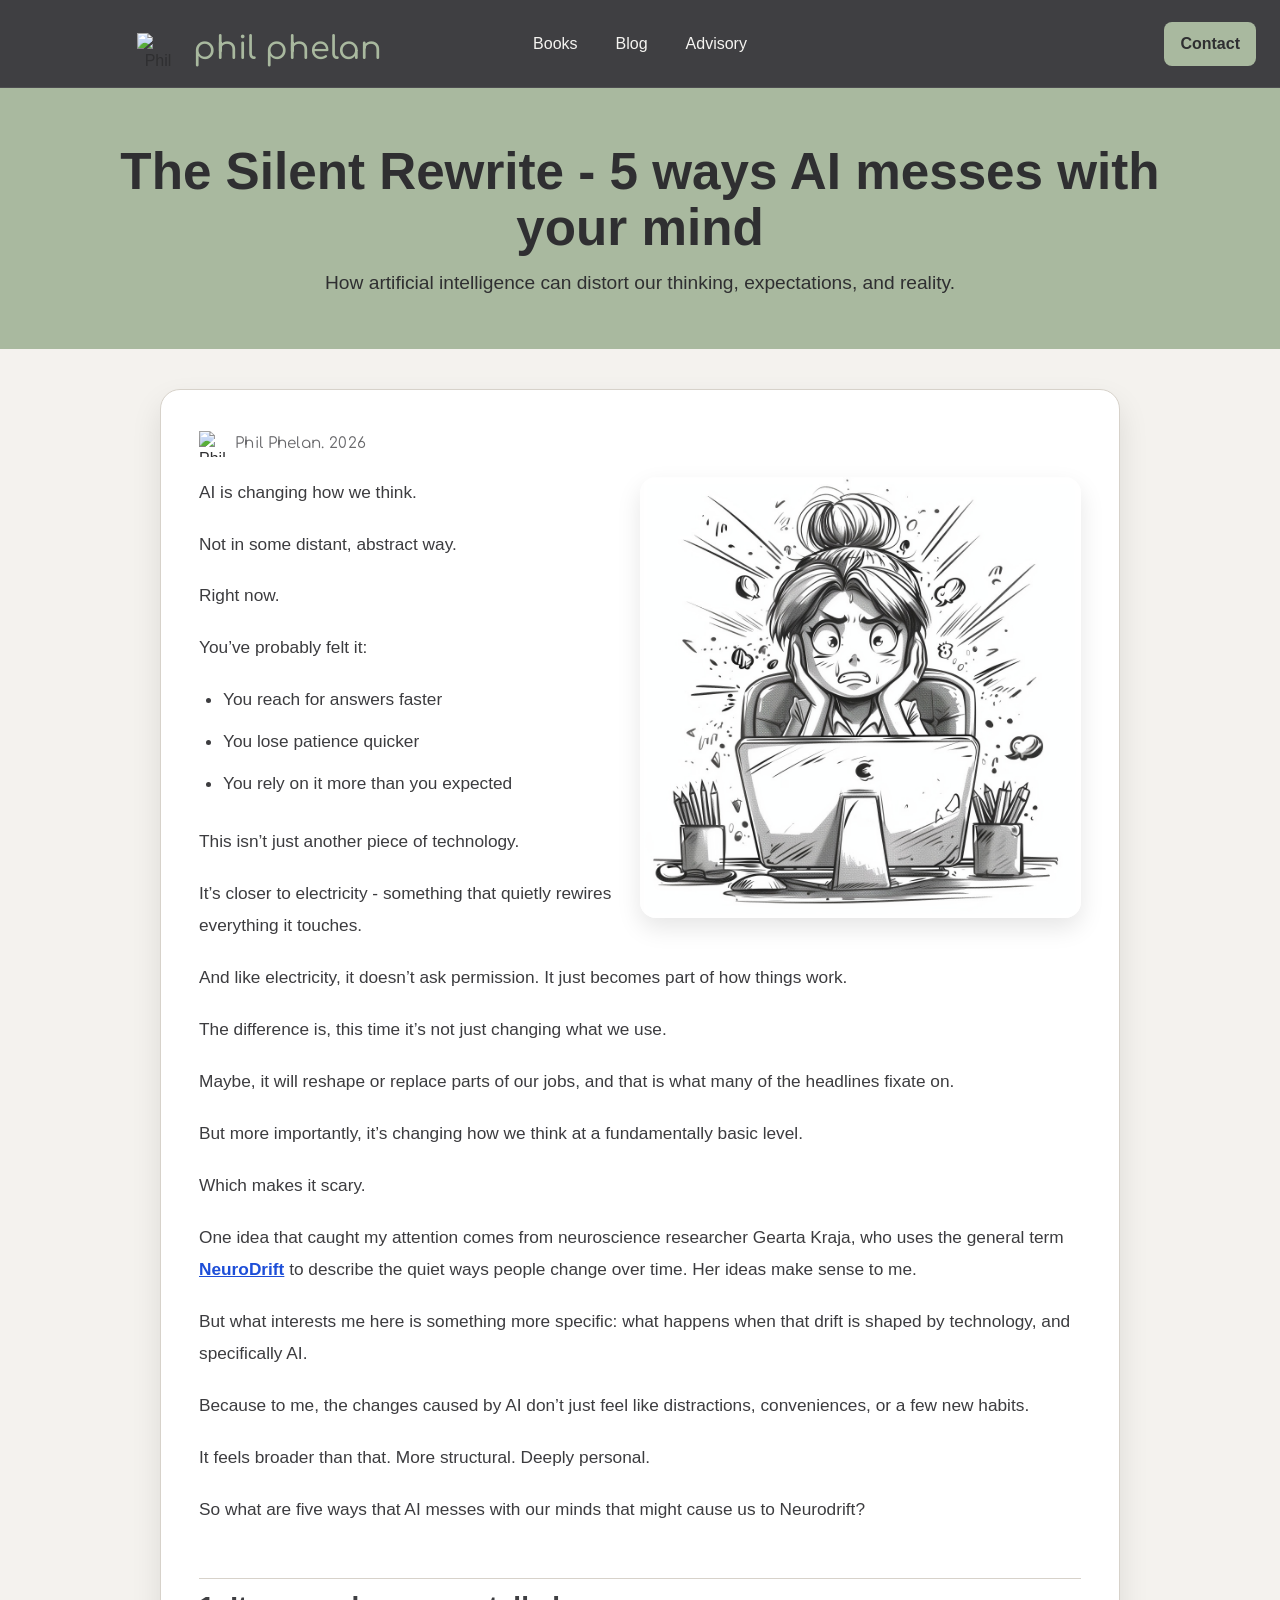
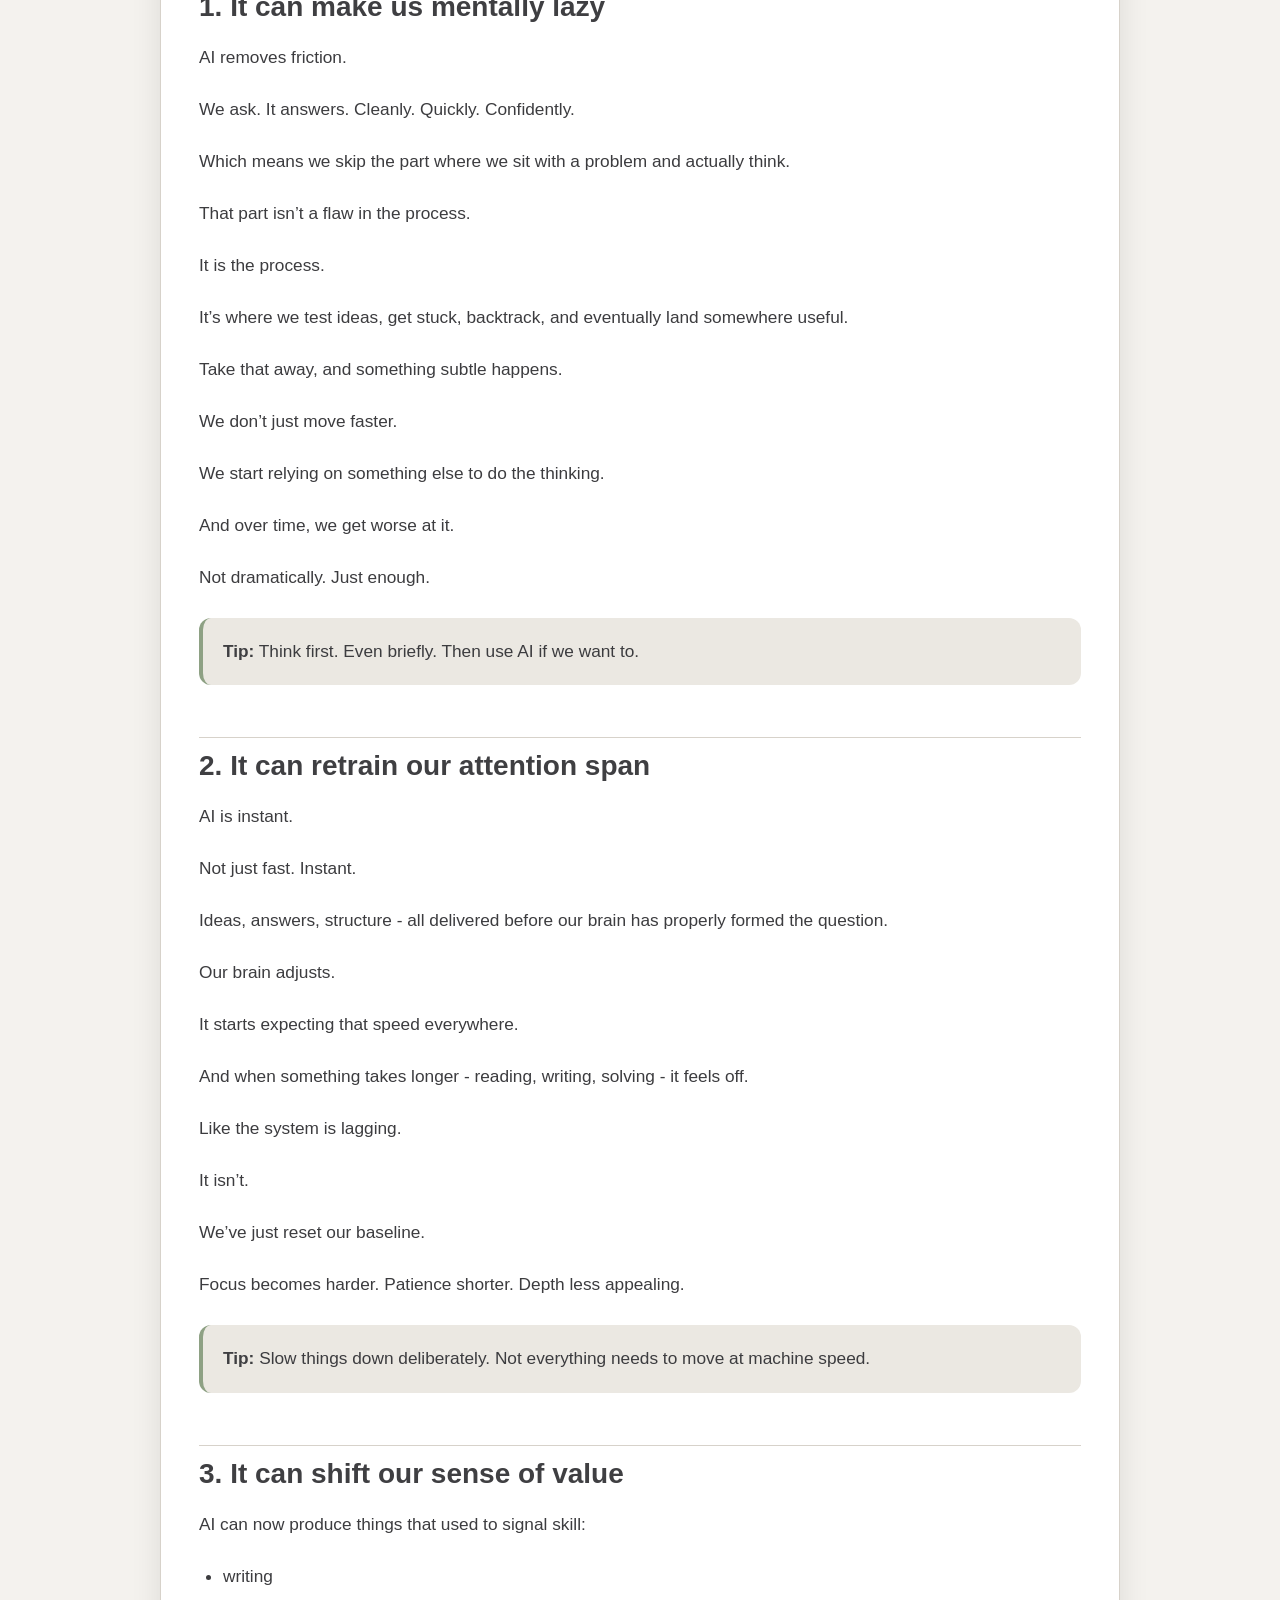
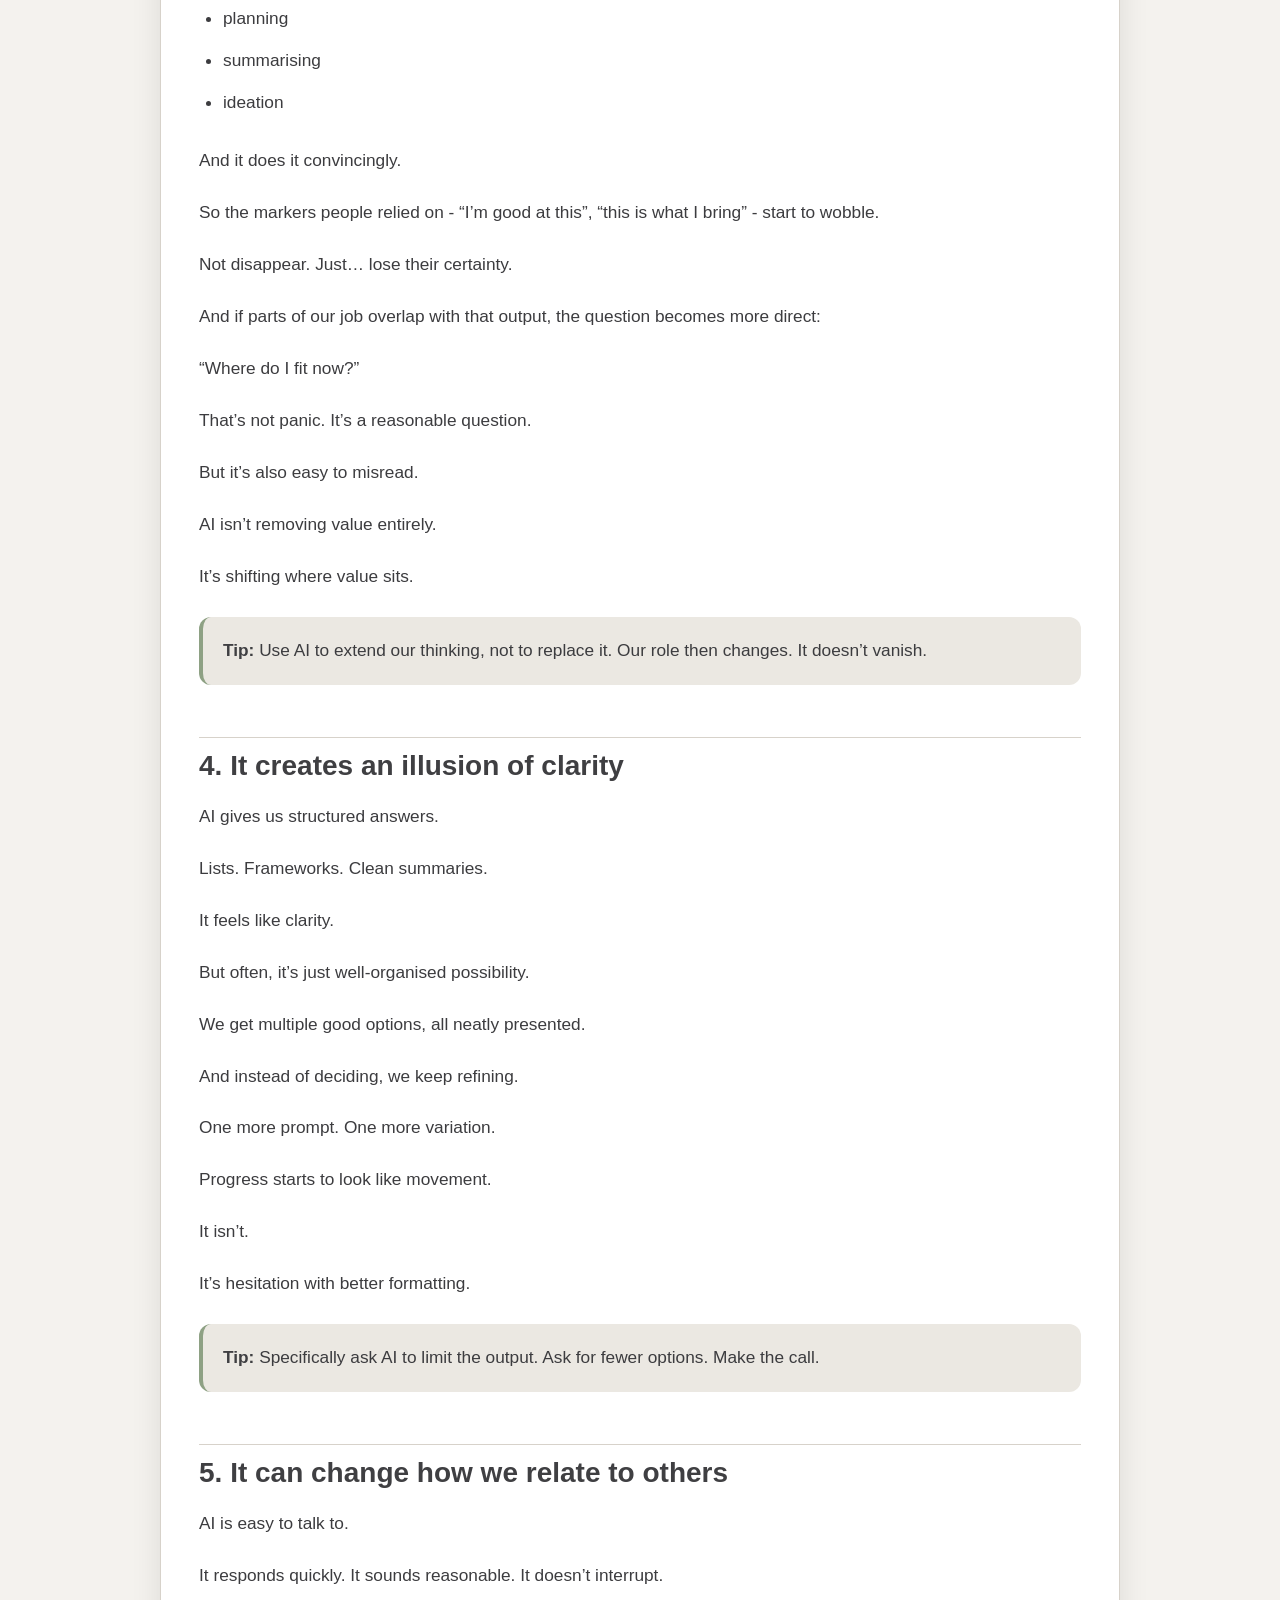
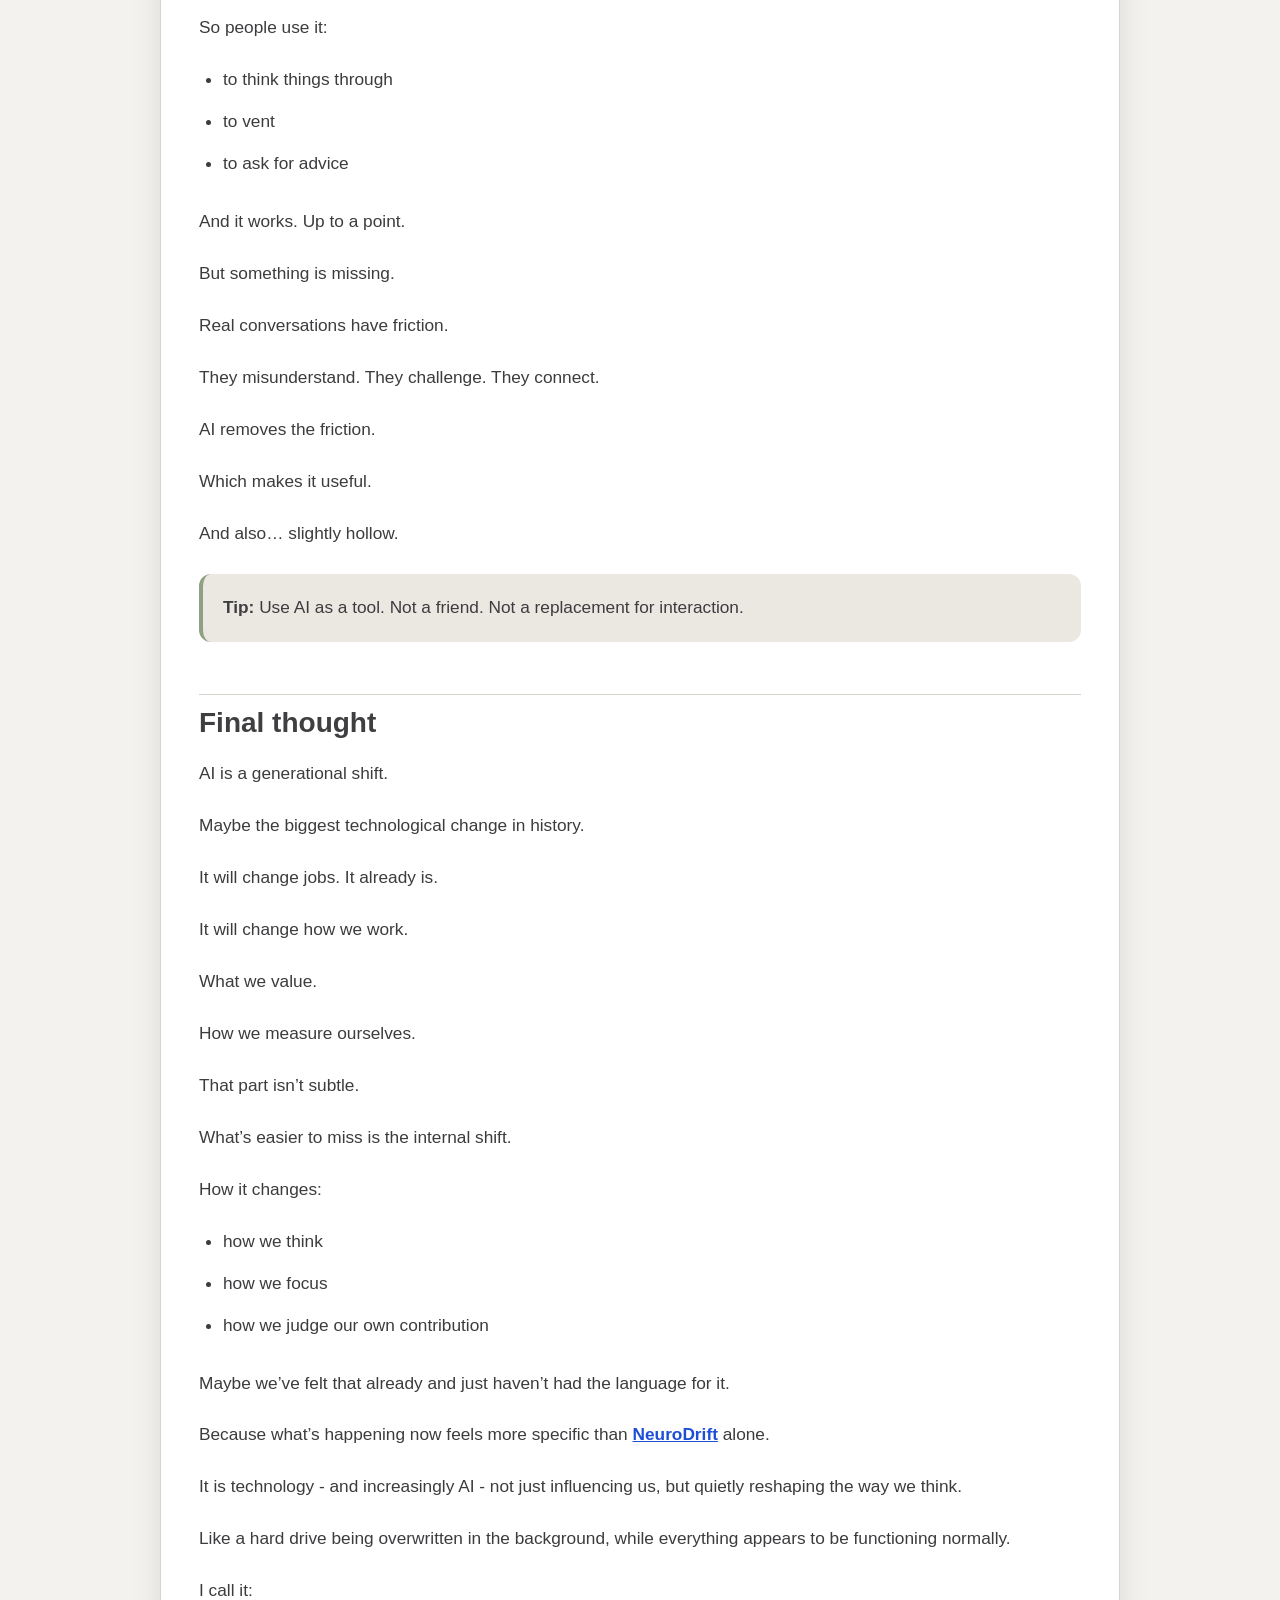
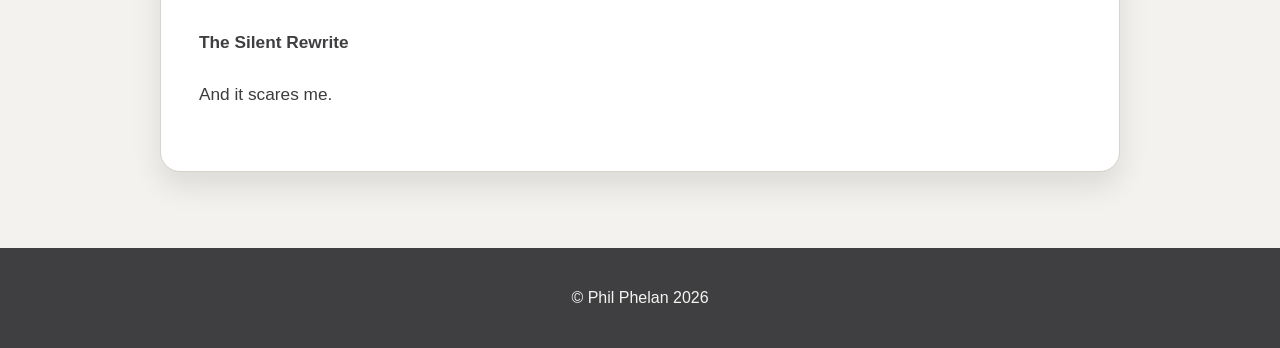
==== commit 2b63423e: "Add files via upload" ====
--- a/5-ways-ai-messes-with-your-mind.html
+++ b/5-ways-ai-messes-with-your-mind.html
@@ -11,19 +11,21 @@
 </head>
 <body class="blog-article">
   <header class="site-header">
-    <div class="brand">
-      <a href="index.html" class="brand-link">
-        <img src="images/mylogo-sage.svg" alt="Phil Phelan logo" class="brand-mark">
-        <span class="brand-name">phil phelan</span>
-      </a>
-    </div>
+  <div class="brand">
+    <a href="index.html" class="brand-link">
+      <img src="images/mylogo-sage.svg" alt="Phil Phelan logo" class="brand-mark">
+      <span class="brand-name">phil phelan</span>
+    </a>
+  </div>
 
-    <nav class="main-nav" aria-label="Main navigation">
-      <a href="index.html" class="nav-link">Books</a>
-      <a href="advisory.html" class="nav-link">Advisory</a>
-      <a href="blog.html" class="nav-link active">Blog</a>
-    </nav>
-  </header>
+  <nav class="main-nav" aria-label="Main navigation">
+    <a href="index.html" class="nav-link">Books</a>
+    <a href="blog.html" class="nav-link">Blog</a>
+    <a href="advisory.html" class="nav-link">Advisory</a>
+  </nav>
+
+  <a href="contact.html" class="header-contact-btn">Contact</a>
+</header>
 
   <section class="hero hero-dark">
     <div class="container hero-inner">
--- a/style.css
+++ b/style.css
@@ -83,7 +83,7 @@
   width: 42px;
   object-fit: contain;
   position: relative;
-  top: 5px;
+  top: 10px;
 }
 
 .main-nav {
@@ -641,3 +641,206 @@
     padding: 44px 0 40px;
   }
 }
+
+.contact-page-card {
+  max-width: 760px;
+  margin: 0 auto;
+  background: white;
+  border: 1px solid var(--border);
+  border-radius: 20px;
+  padding: 34px 32px;
+  box-shadow: 0 10px 24px var(--shadow);
+}
+
+.contact-form {
+  display: grid;
+  gap: 18px;
+}
+
+.form-row {
+  display: grid;
+  gap: 8px;
+}
+
+.form-row label {
+  font-weight: 700;
+  color: var(--bg-dark);
+}
+
+.form-row input,
+.form-row textarea {
+  width: 100%;
+  padding: 14px 16px;
+  border: 1px solid var(--border);
+  border-radius: 12px;
+  font: inherit;
+  background: white;
+  color: var(--text-dark);
+}
+
+.form-row textarea {
+  resize: vertical;
+  min-height: 160px;
+}
+
+.form-row input:focus,
+.form-row textarea:focus {
+  outline: none;
+  border-color: var(--sage-deep);
+  box-shadow: 0 0 0 3px rgba(142, 161, 132, 0.18);
+}
+
+.contact-form .btn {
+  justify-self: start;
+}
+
+/* Sample page */
+.sample-card {
+  max-width: 760px;
+  margin: 0 auto 32px;
+  background: white;
+  border: 1px solid var(--border);
+  border-radius: 20px;
+  padding: 34px 32px;
+  box-shadow: 0 10px 24px var(--shadow);
+}
+
+.sample-card h2 {
+  margin-top: 0;
+  margin-bottom: 12px;
+}
+
+.sample-form {
+  display: grid;
+  gap: 16px;
+  margin-top: 24px;
+}
+
+.form-row {
+  display: grid;
+  gap: 8px;
+}
+
+.form-row label {
+  font-weight: 700;
+  color: var(--bg-dark);
+}
+
+.form-row input,
+.form-row textarea,
+.form-row select {
+  width: 100%;
+  padding: 14px 16px;
+  border: 1px solid var(--border);
+  border-radius: 12px;
+  font: inherit;
+  background: white;
+  color: var(--text-dark);
+}
+
+.form-row input:focus,
+.form-row textarea:focus,
+.form-row select:focus {
+  outline: none;
+  border-color: var(--sage-deep);
+  box-shadow: 0 0 0 3px rgba(142, 161, 132, 0.18);
+}
+
+.sample-form .btn {
+  justify-self: start;
+}
+
+.sample-note {
+  margin-top: 18px;
+  color: #666;
+  font-size: 0.95rem;
+}
+
+.optional-text {
+  font-weight: 400;
+  color: #666;
+}
+
+.sample-options-grid {
+  display: grid;
+  grid-template-columns: repeat(3, minmax(0, 1fr));
+  gap: 20px;
+}
+
+.sample-option-card {
+  background: white;
+  border: 1px solid var(--border);
+  border-radius: 18px;
+  padding: 24px 22px;
+  box-shadow: 0 8px 20px var(--shadow);
+}
+
+.sample-option-card h3 {
+  margin-top: 0;
+  margin-bottom: 10px;
+}
+
+.sample-option-card p {
+  margin: 0;
+  color: #4d4d50;
+}
+
+@media (max-width: 760px) {
+  .sample-card {
+    padding: 26px 20px;
+    border-radius: 16px;
+  }
+
+  .sample-options-grid {
+    grid-template-columns: 1fr;
+  }
+}
+
+.btn-disabled {
+  background: #a0a0a5;
+  color: var(--text-light);
+  cursor: default;
+  pointer-events: auto;
+}
+
+.btn-disabled:hover {
+  transform: none;
+  background: #a0a0a5;
+}
+
+.button-grid:has(.btn-disabled:only-child),
+.button-grid.single-button {
+  grid-template-columns: 1fr;
+}
+
+.kit-form-wrap {
+  margin-top: 24px;
+}
+
+.kit-form-wrap form {
+  width: 100%;
+}
+
+.header-contact-btn {
+  justify-self: end;
+  text-decoration: none;
+  background: var(--sage);
+  color: var(--text-dark);
+  padding: 10px 16px;
+  border-radius: 8px;
+  font-weight: 700;
+}
+
+.header-contact-btn:hover {
+  background: var(--sage-deep);
+}
+
+.blog-card img[src*="MHFA Badge"] {
+  width: 42%;
+  height: auto;
+  max-height: 115px;
+  object-fit: contain;
+  margin: 26px auto 18px;
+  display: block;
+  border-radius: 0;
+}
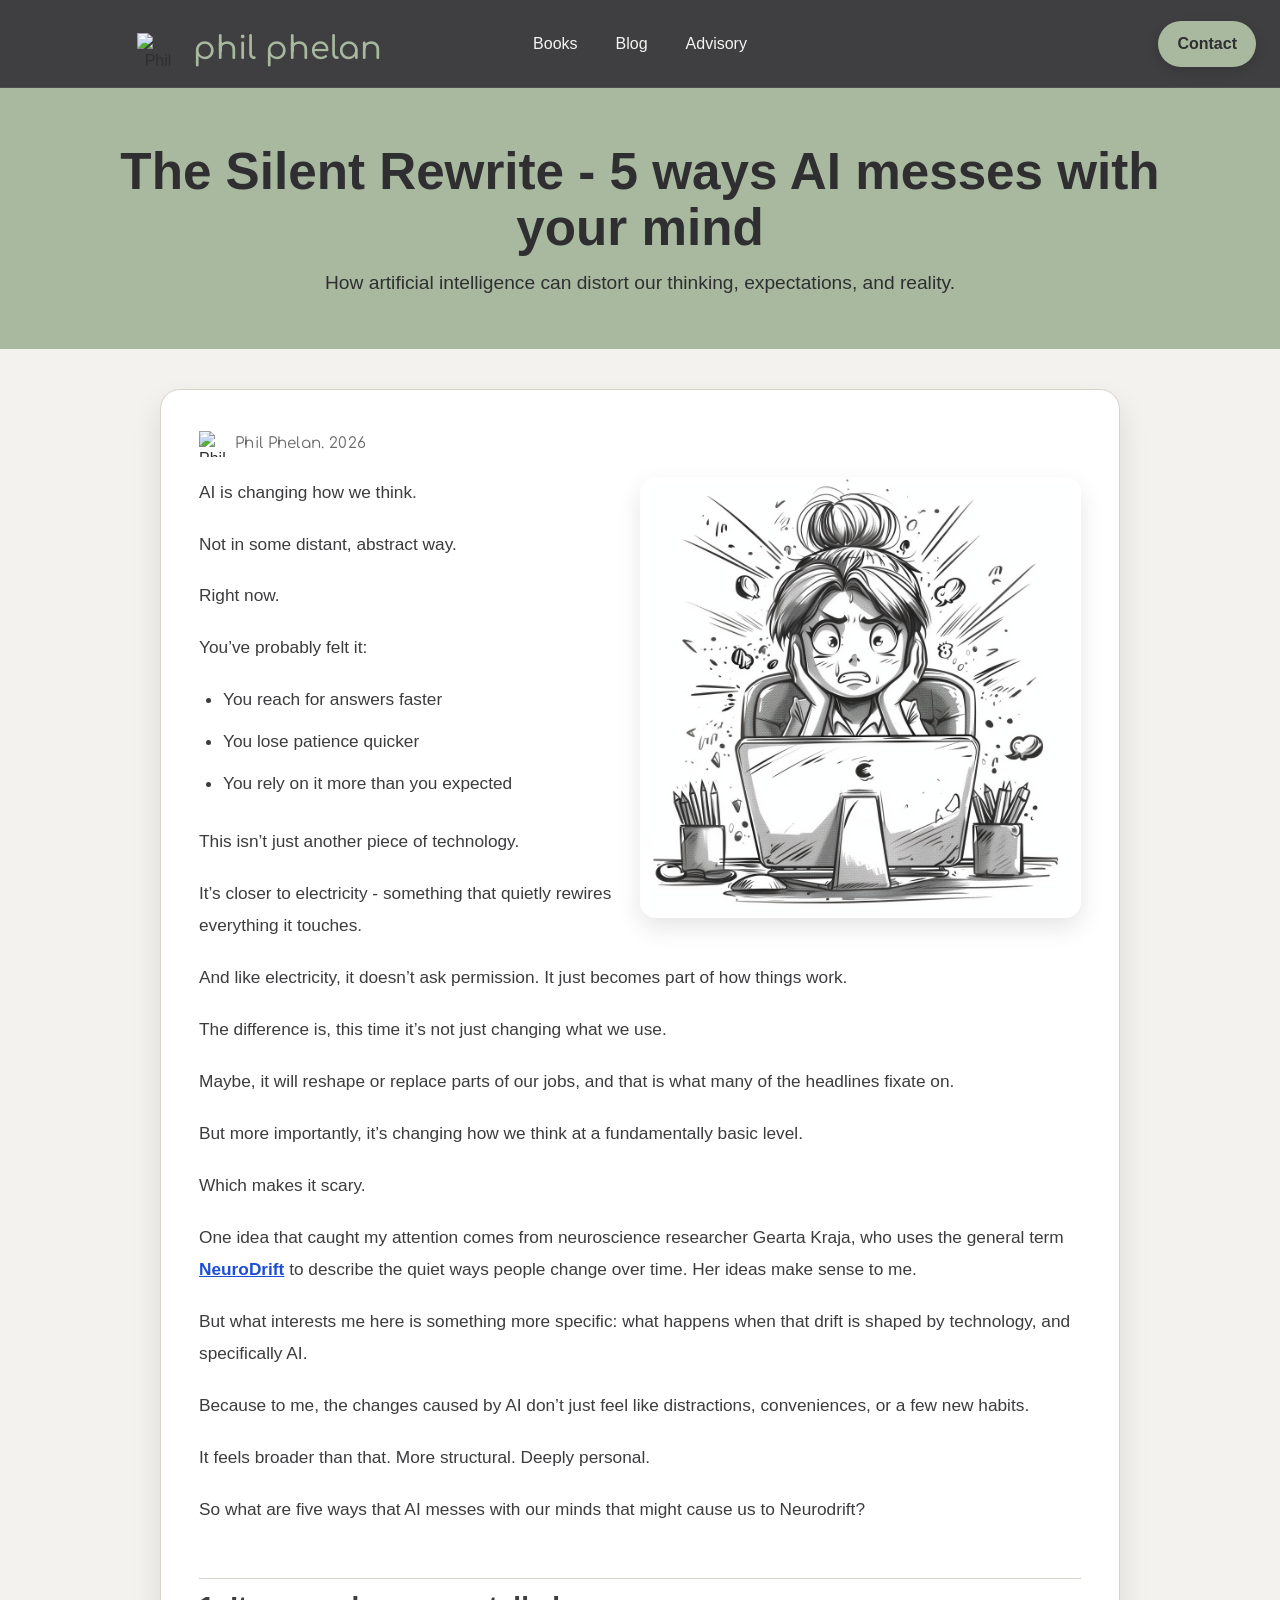
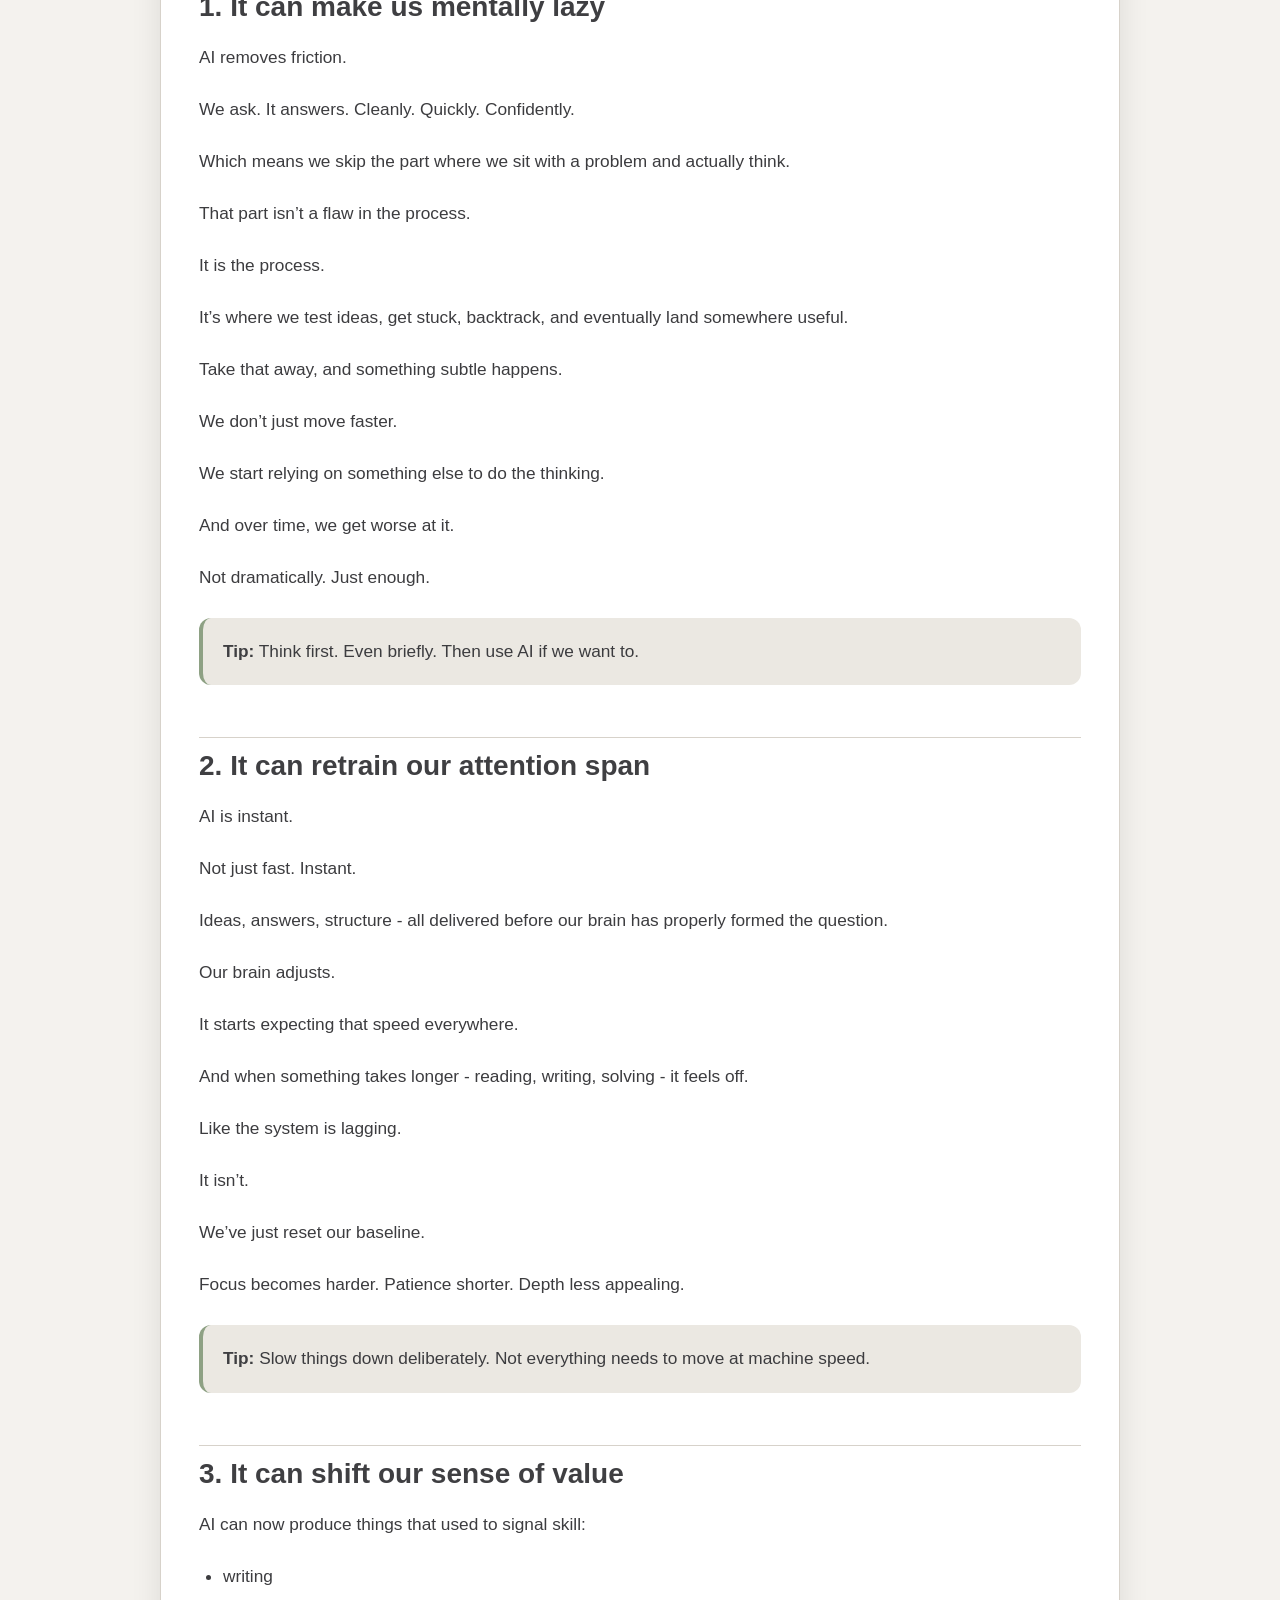
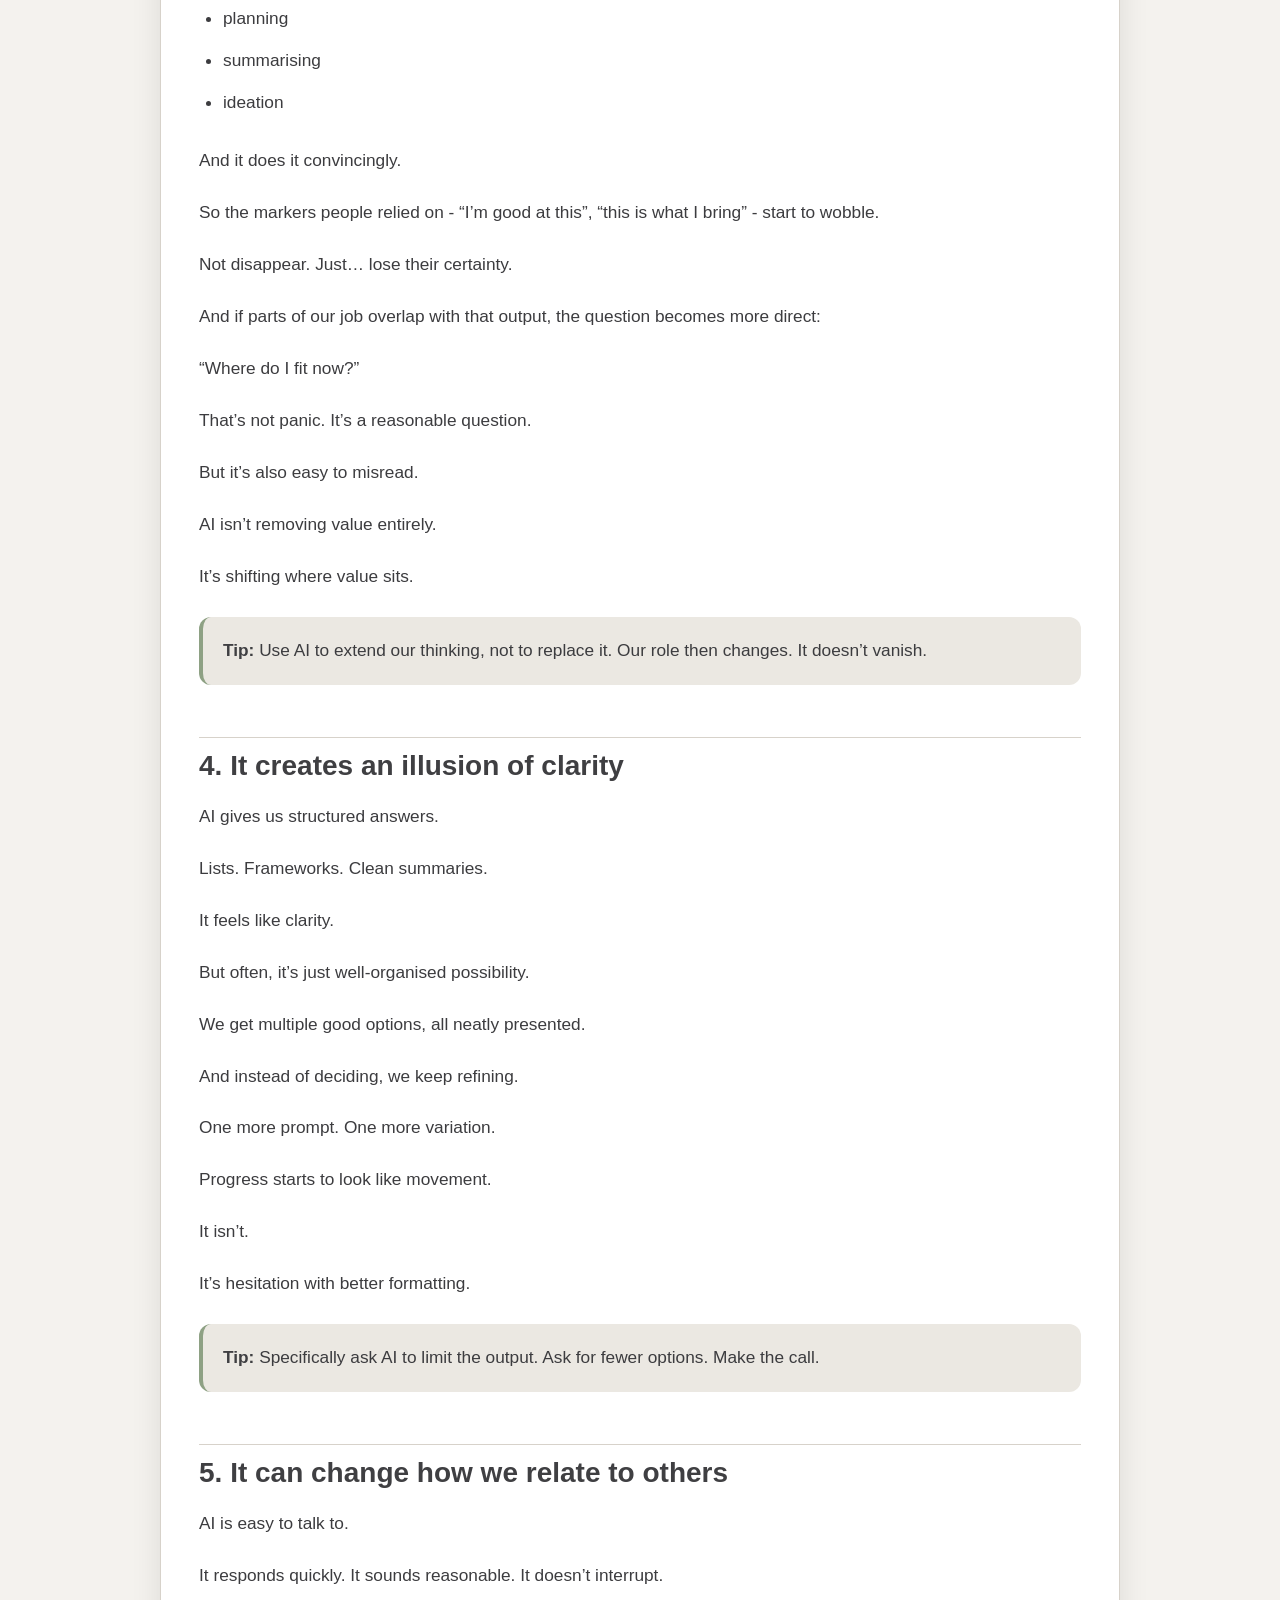
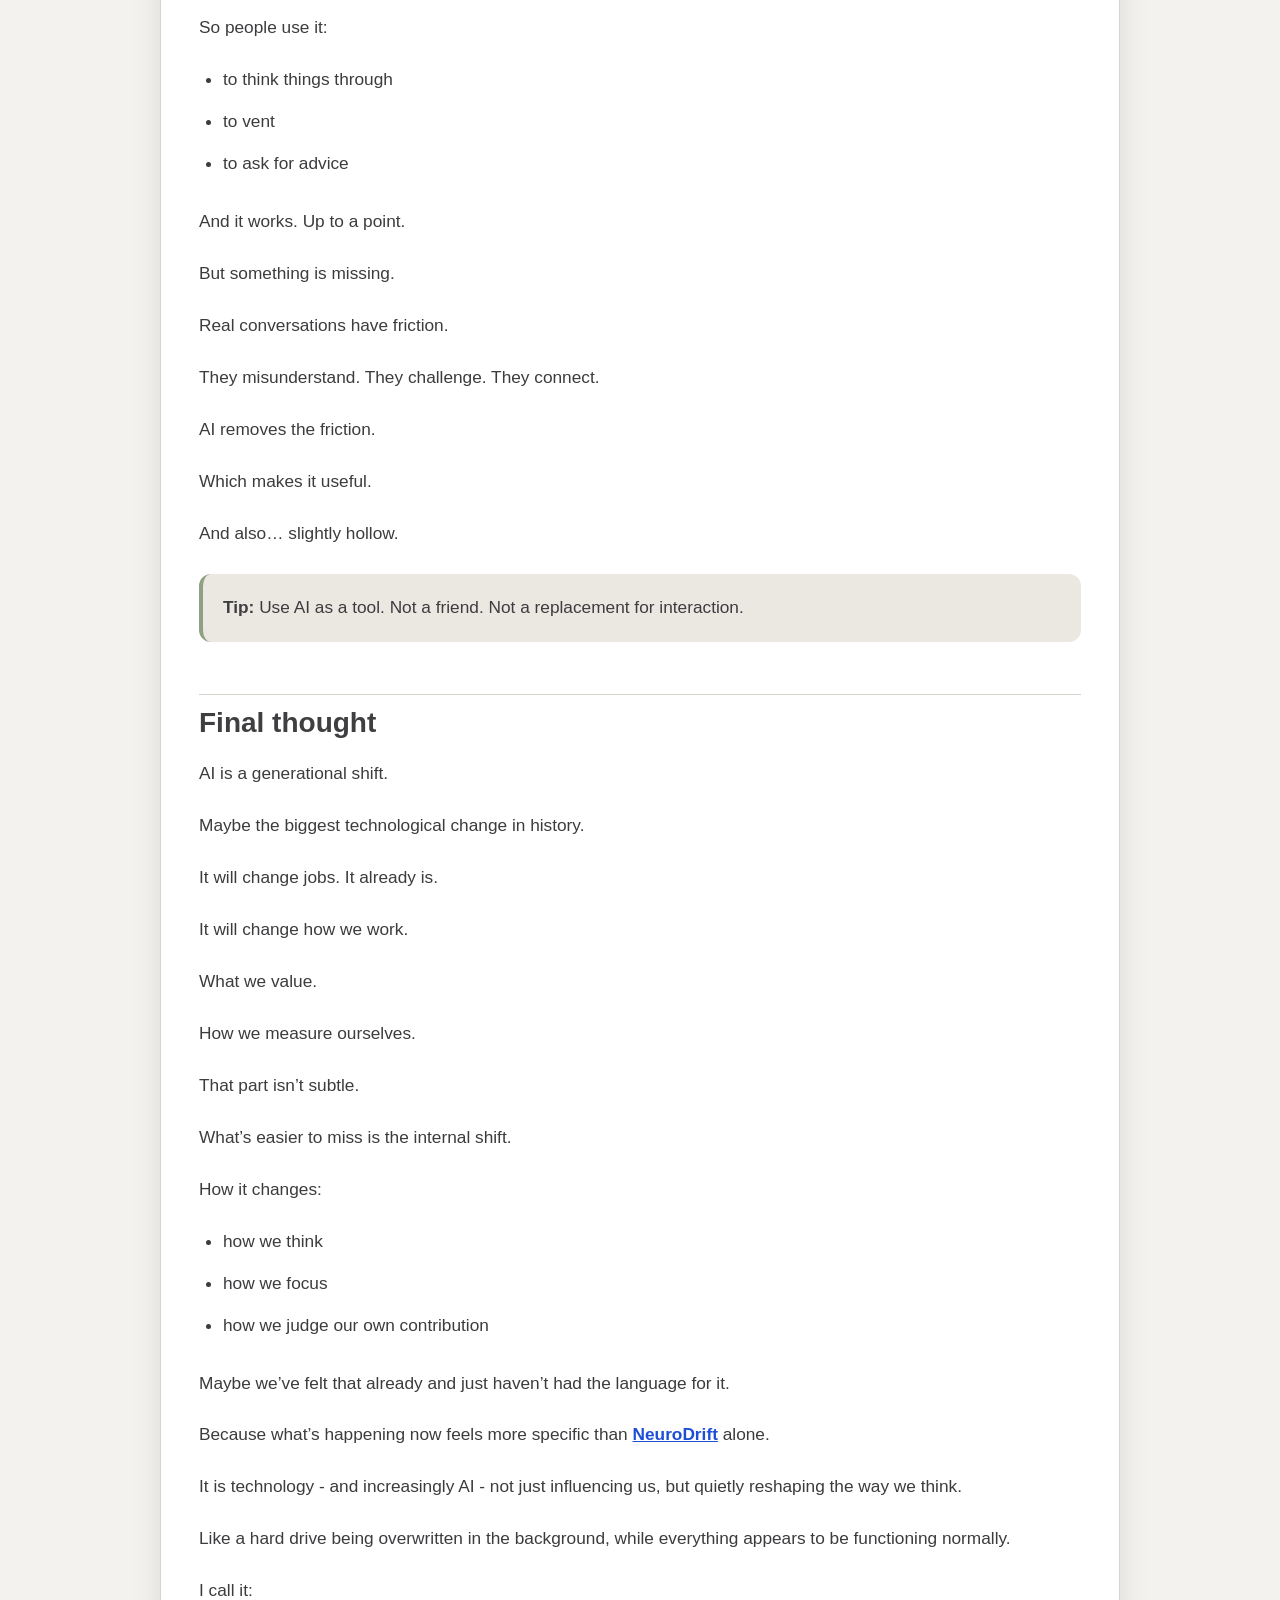
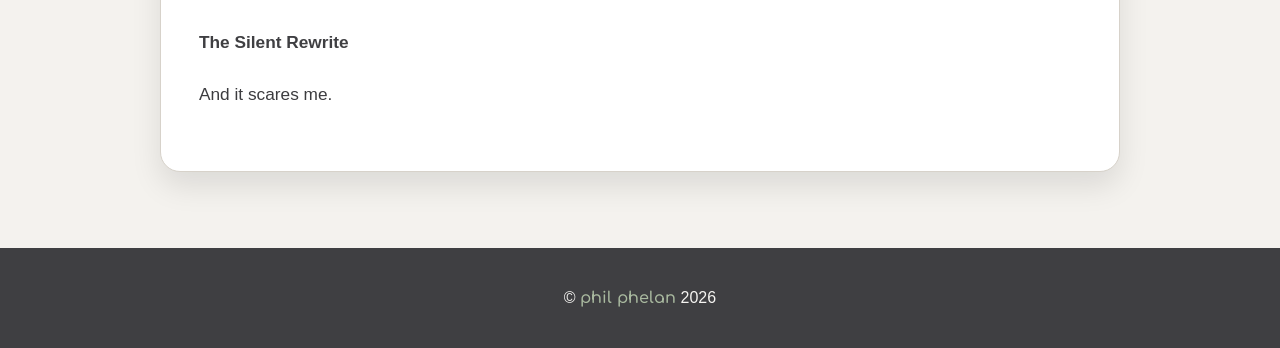
==== commit 8269d561: "Add files via upload" ====
--- a/5-ways-ai-messes-with-your-mind.html
+++ b/5-ways-ai-messes-with-your-mind.html
@@ -174,7 +174,7 @@
       <p>Because what’s happening now feels more specific than <a href="https://www.neuronaql.life/post/introducing-neurodrift-a-language-for-the-changes-we-never-named" target="_blank" rel="noopener noreferrer">NeuroDrift</a> alone.</p>
       <p>It is technology - and increasingly AI - not just influencing us, but quietly reshaping the way we think.</p>
       <p>Like a hard drive being overwritten in the background, while everything appears to be functioning normally.</p>
-      <p>I call it:
+      <p>I call it:</p>
       <p><strong>The Silent Rewrite</strong></p>
       <p>And it scares me.</p>
     
@@ -183,8 +183,72 @@
 
   <footer class="site-footer">
     <div class="container footer-inner">
-      <p>© Phil Phelan 2026</p>
+      <p>© <span class="footer-name">phil phelan</span> 2026</p>
     </div>
   </footer>
+  <script>
+document.addEventListener("DOMContentLoaded", () => {
+  function openLightbox(src, altText) {
+    const existing = document.querySelector(".image-lightbox");
+    if (existing) existing.remove();
+
+    const lightbox = document.createElement("div");
+    lightbox.className = "image-lightbox";
+
+    const img = document.createElement("img");
+    img.src = src;
+    img.alt = altText || "Enlarged image";
+
+    const closeButton = document.createElement("button");
+    closeButton.className = "image-lightbox-close";
+    closeButton.type = "button";
+    closeButton.setAttribute("aria-label", "Close enlarged image");
+    closeButton.innerHTML = "&times;";
+
+    lightbox.appendChild(closeButton);
+    lightbox.appendChild(img);
+    document.body.appendChild(lightbox);
+
+    function closeLightbox() {
+      lightbox.remove();
+      document.removeEventListener("keydown", escapeClose);
+    }
+
+    function escapeClose(event) {
+      if (event.key === "Escape") {
+        closeLightbox();
+      }
+    }
+
+    closeButton.addEventListener("click", closeLightbox);
+
+    lightbox.addEventListener("click", (event) => {
+      if (event.target === lightbox) {
+        closeLightbox();
+      }
+    });
+
+    document.addEventListener("keydown", escapeClose);
+  }
+
+  document.querySelectorAll(".blog-post img").forEach((img) => {
+    img.classList.add("zoomable-image");
+    img.setAttribute("tabindex", "0");
+    img.setAttribute("role", "button");
+    img.setAttribute("aria-label", "Open image larger");
+
+    img.addEventListener("click", () => {
+      openLightbox(img.currentSrc || img.src, img.alt);
+    });
+
+    img.addEventListener("keydown", (event) => {
+      if (event.key === "Enter" || event.key === " ") {
+        event.preventDefault();
+        openLightbox(img.currentSrc || img.src, img.alt);
+      }
+    });
+  });
+});
+  </script>
 </body>
 </html>
--- a/style.css
+++ b/style.css
@@ -574,6 +574,12 @@
   text-align: center;
 }
 
+.footer-name {
+  font-family: 'Comfortaa', Arial, sans-serif;
+  font-weight: 600;
+  color: var(--sage);
+}
+
 /* Responsive */
 @media (max-width: 980px) {
   .site-header {
@@ -620,7 +626,7 @@
   .main-nav {
     flex-wrap: wrap;
   }
- 
+
   .blog-post {
     padding: 26px 20px;
     border-radius: 14px;
@@ -843,4 +849,358 @@
   margin: 26px auto 18px;
   display: block;
   border-radius: 0;
-}+}
+
+.sample-downloads {
+  text-align: center;
+}
+
+.sample-error {
+  margin-top: 14px;
+  color: #b00020;
+  font-weight: 700;
+}
+
+/* Better mobile layout for book carousel */
+@media (max-width: 760px) {
+  .page-content {
+    padding: 24px 0 36px;
+  }
+
+  .release-carousel {
+    display: flex;
+    flex-wrap: wrap;
+    gap: 12px;
+  }
+
+  .release-panel {
+    order: 1;
+    width: 100%;
+    padding: 18px;
+    gap: 18px;
+    border-radius: 16px;
+  }
+
+  .release-cover-wrap {
+    justify-content: center;
+  }
+
+  .release-cover {
+    max-width: 190px;
+    border-radius: 10px;
+  }
+
+  .release-details h3 {
+    font-size: 1.55rem;
+    text-align: center;
+    margin-bottom: 10px;
+  }
+
+  .release-blurb {
+    font-size: 0.98rem;
+    text-align: center;
+    margin-bottom: 16px;
+  }
+
+  .button-grid {
+    grid-template-columns: 1fr;
+    gap: 10px;
+    margin-bottom: 18px;
+  }
+
+  .btn {
+    min-height: 44px;
+    padding: 10px 14px;
+    font-size: 0.95rem;
+  }
+
+  .snippet-block {
+    margin-top: 14px;
+  }
+
+  .snippet-block h4 {
+    text-align: center;
+    margin-bottom: 10px;
+  }
+
+  .snippet {
+    font-size: 0.92rem;
+    line-height: 1.45;
+    padding: 12px 14px;
+  }
+
+  #snippet-2,
+  #snippet-3 {
+    display: none;
+  }
+
+  .related-block {
+    display: none;
+  }
+
+  .carousel-arrow {
+    order: 2;
+    width: calc(50% - 6px);
+    min-height: 46px;
+    border-radius: 12px;
+    font-size: 1.4rem;
+  }
+
+  .hero-inner {
+    padding: 32px 0 30px;
+  }
+
+  .hero-inner h1 {
+    font-size: 2rem;
+  }
+
+  .hero-inner p {
+    font-size: 1rem;
+  }
+}
+
+/* Carousel dots */
+.carousel-dots {
+  grid-column: 1 / -1;
+  display: flex;
+  justify-content: center;
+  align-items: center;
+  gap: 8px;
+  margin: 0 0 4px;
+}
+
+.carousel-dot {
+  width: 9px;
+  height: 9px;
+  border: 0;
+  border-radius: 999px;
+  background: #b9b9bd;
+  cursor: pointer;
+  padding: 0;
+  transition: transform 0.2s ease, background 0.2s ease, width 0.2s ease;
+}
+
+.carousel-dot:hover,
+.carousel-dot.active {
+  background: var(--bg-dark);
+  transform: scale(1.08);
+}
+
+.carousel-dot.active {
+  width: 22px;
+}
+
+/* Cleaner contact button */
+.header-contact-btn {
+  justify-self: end;
+  text-decoration: none;
+  background: var(--sage);
+  color: var(--text-dark);
+  padding: 10px 18px;
+  border-radius: 999px;
+  font-weight: 700;
+  border: 1px solid rgba(169, 185, 159, 0.65);
+  box-shadow: 0 4px 12px rgba(0, 0, 0, 0.14);
+  transition: background 0.2s ease, transform 0.15s ease, box-shadow 0.2s ease;
+}
+
+.header-contact-btn:hover {
+  background: var(--sage-deep);
+  transform: translateY(-1px);
+  box-shadow: 0 6px 16px rgba(0, 0, 0, 0.18);
+}
+
+/* Click-to-enlarge images */
+.zoomable-image,
+.blog-card img,
+.blog-post img,
+.release-cover {
+  cursor: zoom-in;
+}
+
+/* Lightbox - created only when an image is clicked */
+.image-lightbox {
+  position: fixed;
+  inset: 0;
+  z-index: 9999;
+  background: rgba(0, 0, 0, 0.88);
+  display: flex;
+  align-items: center;
+  justify-content: center;
+  padding: 24px;
+}
+
+.image-lightbox img {
+  max-width: 95vw;
+  max-height: 90vh;
+  object-fit: contain;
+  border-radius: 12px;
+  box-shadow: 0 18px 50px rgba(0, 0, 0, 0.45);
+}
+
+.image-lightbox-close {
+  position: fixed;
+  top: 18px;
+  right: 24px;
+  border: none;
+  background: transparent;
+  color: white;
+  font-size: 42px;
+  line-height: 1;
+  cursor: pointer;
+}
+
+@media (max-width: 980px) {
+  .site-header {
+    justify-items: center;
+    text-align: center;
+  }
+
+  .header-contact-btn {
+    justify-self: center;
+  }
+}
+
+@media (max-width: 760px) {
+  .site-header {
+    gap: 14px;
+    padding: 16px 18px 18px;
+  }
+
+  .brand-link {
+    gap: 10px;
+  }
+
+  .brand-name {
+    font-size: 1.65rem;
+  }
+
+  .brand-mark {
+    height: 36px;
+    width: 36px;
+  }
+
+  .main-nav {
+    width: 100%;
+    gap: 8px;
+    justify-content: center;
+  }
+
+  .nav-link {
+    padding: 8px 10px;
+  }
+
+  .header-contact-btn {
+    width: 100%;
+    max-width: 260px;
+    padding: 11px 16px;
+  }
+
+  .carousel-dots {
+    order: 0;
+    width: 100%;
+    margin-bottom: 2px;
+  }
+
+  .image-lightbox {
+    padding: 14px;
+  }
+
+  .image-lightbox img {
+    max-width: 96vw;
+    max-height: 86vh;
+  }
+}
+
+
+
+/* Make the whole blog card text area clickable */
+.blog-content-link {
+  color: inherit;
+  text-decoration: none;
+  border-radius: 14px;
+  padding: 8px 6px 6px;
+  margin: -8px -6px -6px;
+  transition: background 0.18s ease, transform 0.18s ease;
+}
+
+.blog-content-link:hover,
+.blog-content-link:focus {
+  background: rgba(169, 185, 159, 0.16);
+  outline: none;
+}
+
+.blog-content-link:hover .text-link,
+.blog-content-link:focus .text-link {
+  text-decoration: underline;
+}
+
+/* Final mobile header fix - contact stays small at top right */
+@media (max-width: 760px) {
+  .site-header {
+    display: grid;
+    grid-template-columns: minmax(0, 1fr) auto;
+    grid-template-areas:
+      "brand contact"
+      "nav nav";
+    align-items: center;
+    justify-items: stretch;
+    gap: 12px;
+    min-height: auto;
+    padding: 12px 14px 14px;
+    text-align: left;
+  }
+
+  .brand {
+    grid-area: brand;
+    justify-self: start;
+    min-width: 0;
+  }
+
+  .brand-link {
+    gap: 9px;
+  }
+
+  .brand-name {
+    font-size: 1.45rem;
+    top: 4px;
+    white-space: nowrap;
+  }
+
+  .brand-mark {
+    height: 34px;
+    width: 34px;
+    top: 7px;
+  }
+
+  .header-contact-btn {
+    grid-area: contact;
+    justify-self: end;
+    align-self: center;
+    width: auto;
+    max-width: none;
+    padding: 8px 12px;
+    border-radius: 999px;
+    font-size: 0.9rem;
+    line-height: 1;
+    white-space: nowrap;
+  }
+
+  .main-nav {
+    grid-area: nav;
+    width: 100%;
+    justify-content: center;
+    flex-wrap: wrap;
+    gap: 8px;
+  }
+
+  .nav-link {
+    padding: 8px 10px;
+  }
+}
+
+/* Carousel can be swiped on touch devices */
+.release-carousel {
+  touch-action: pan-y;
+}
+
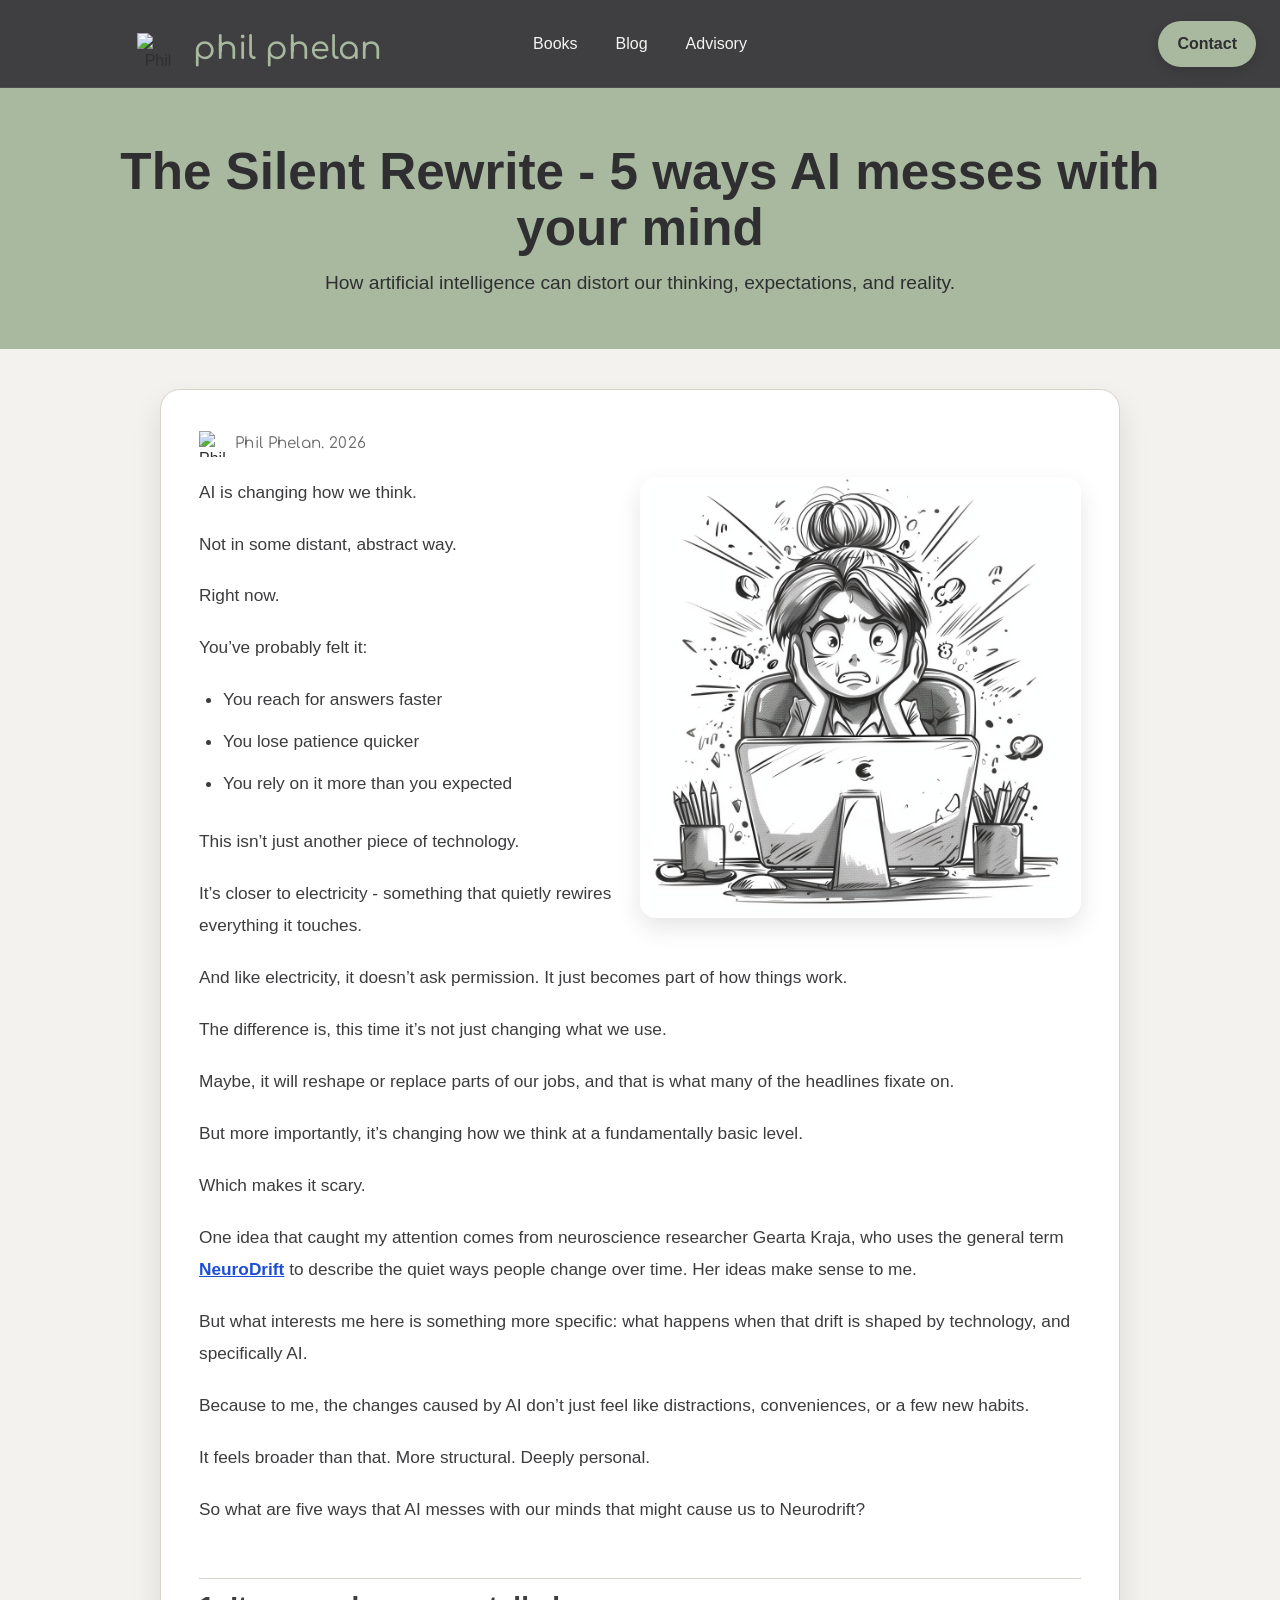
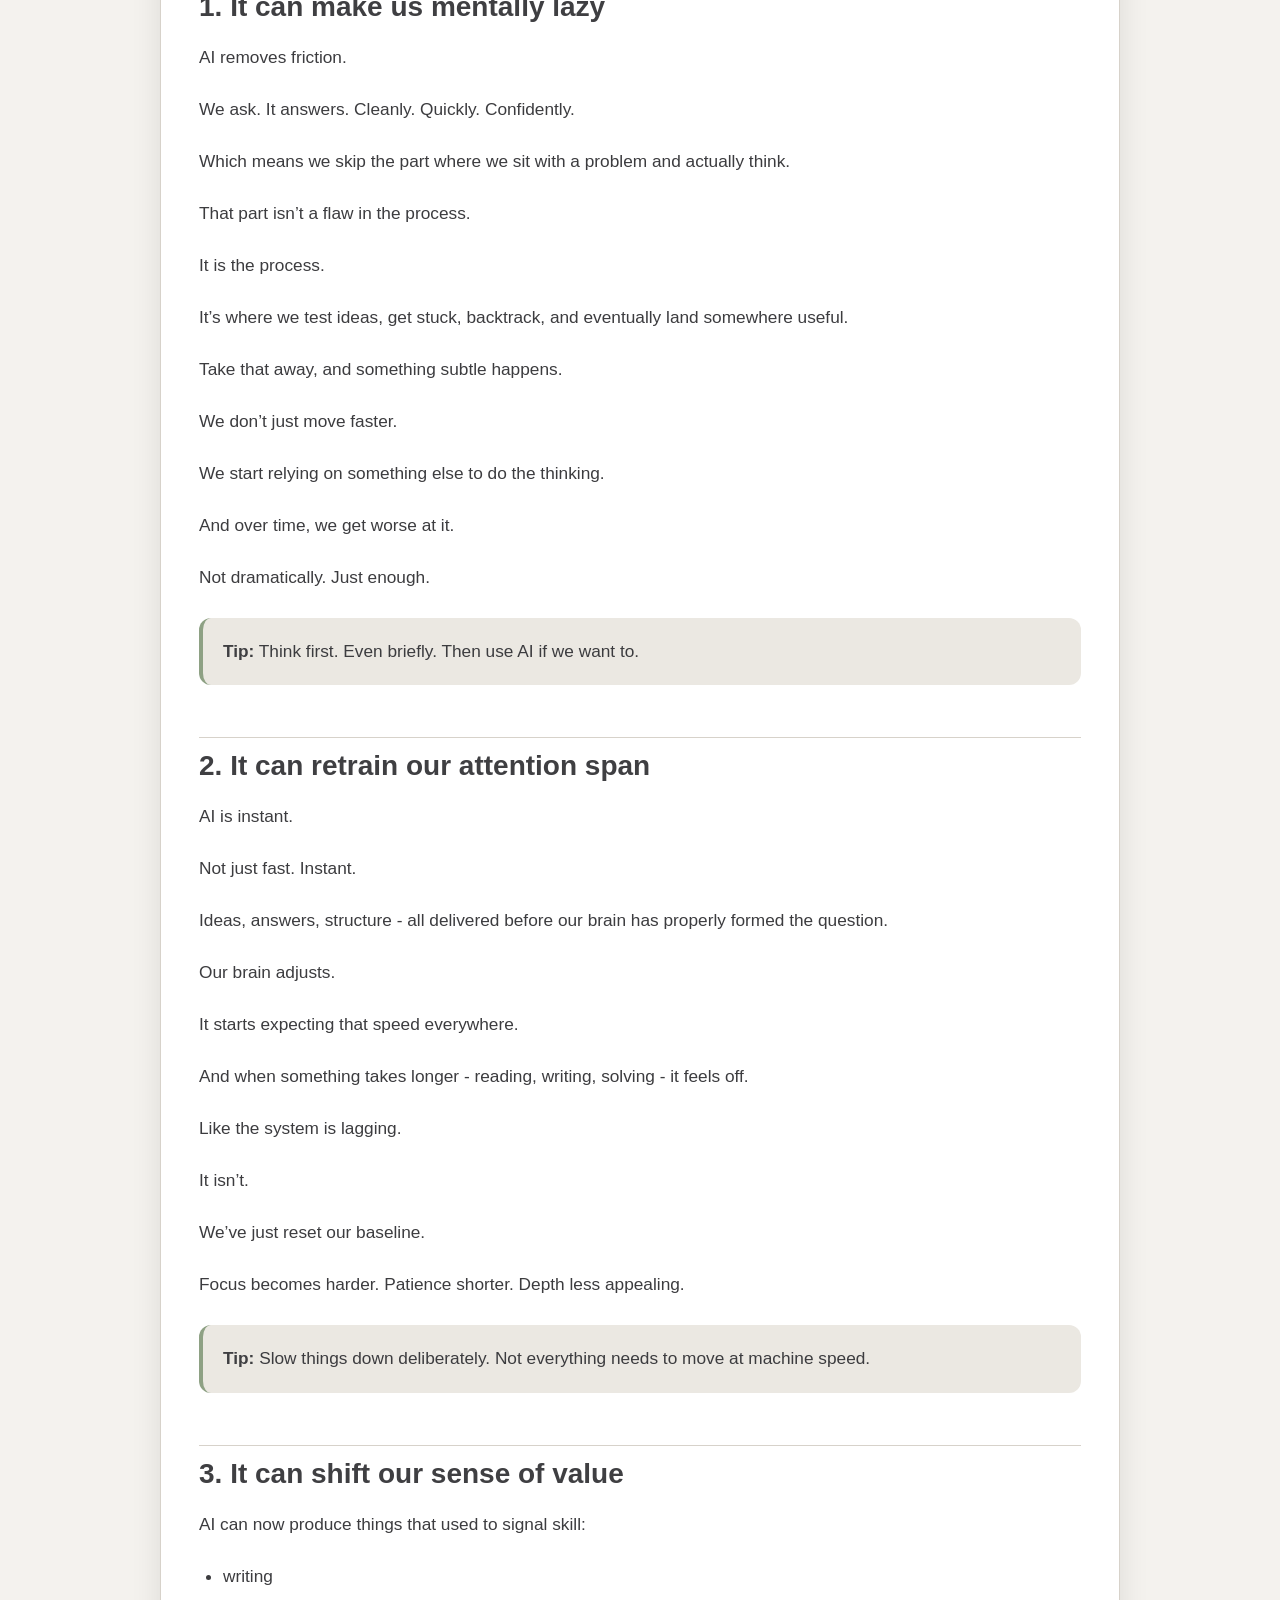
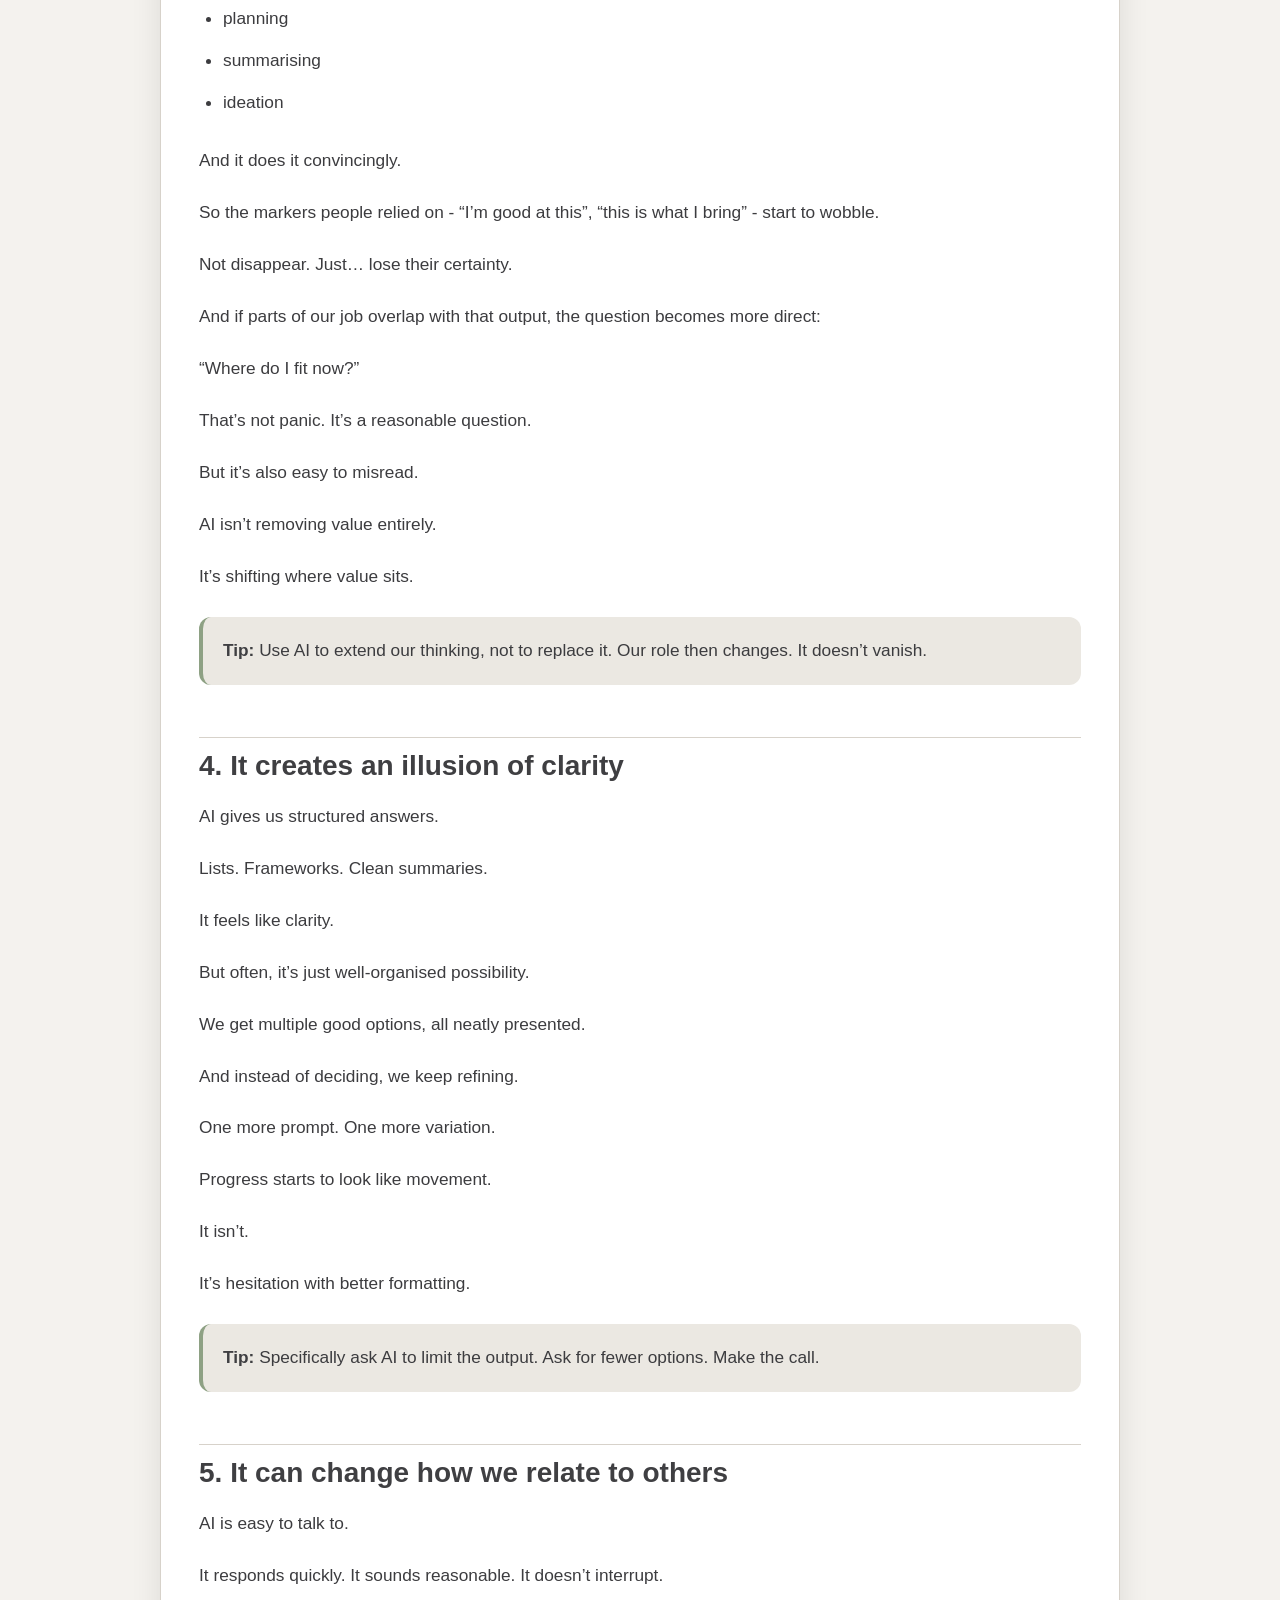
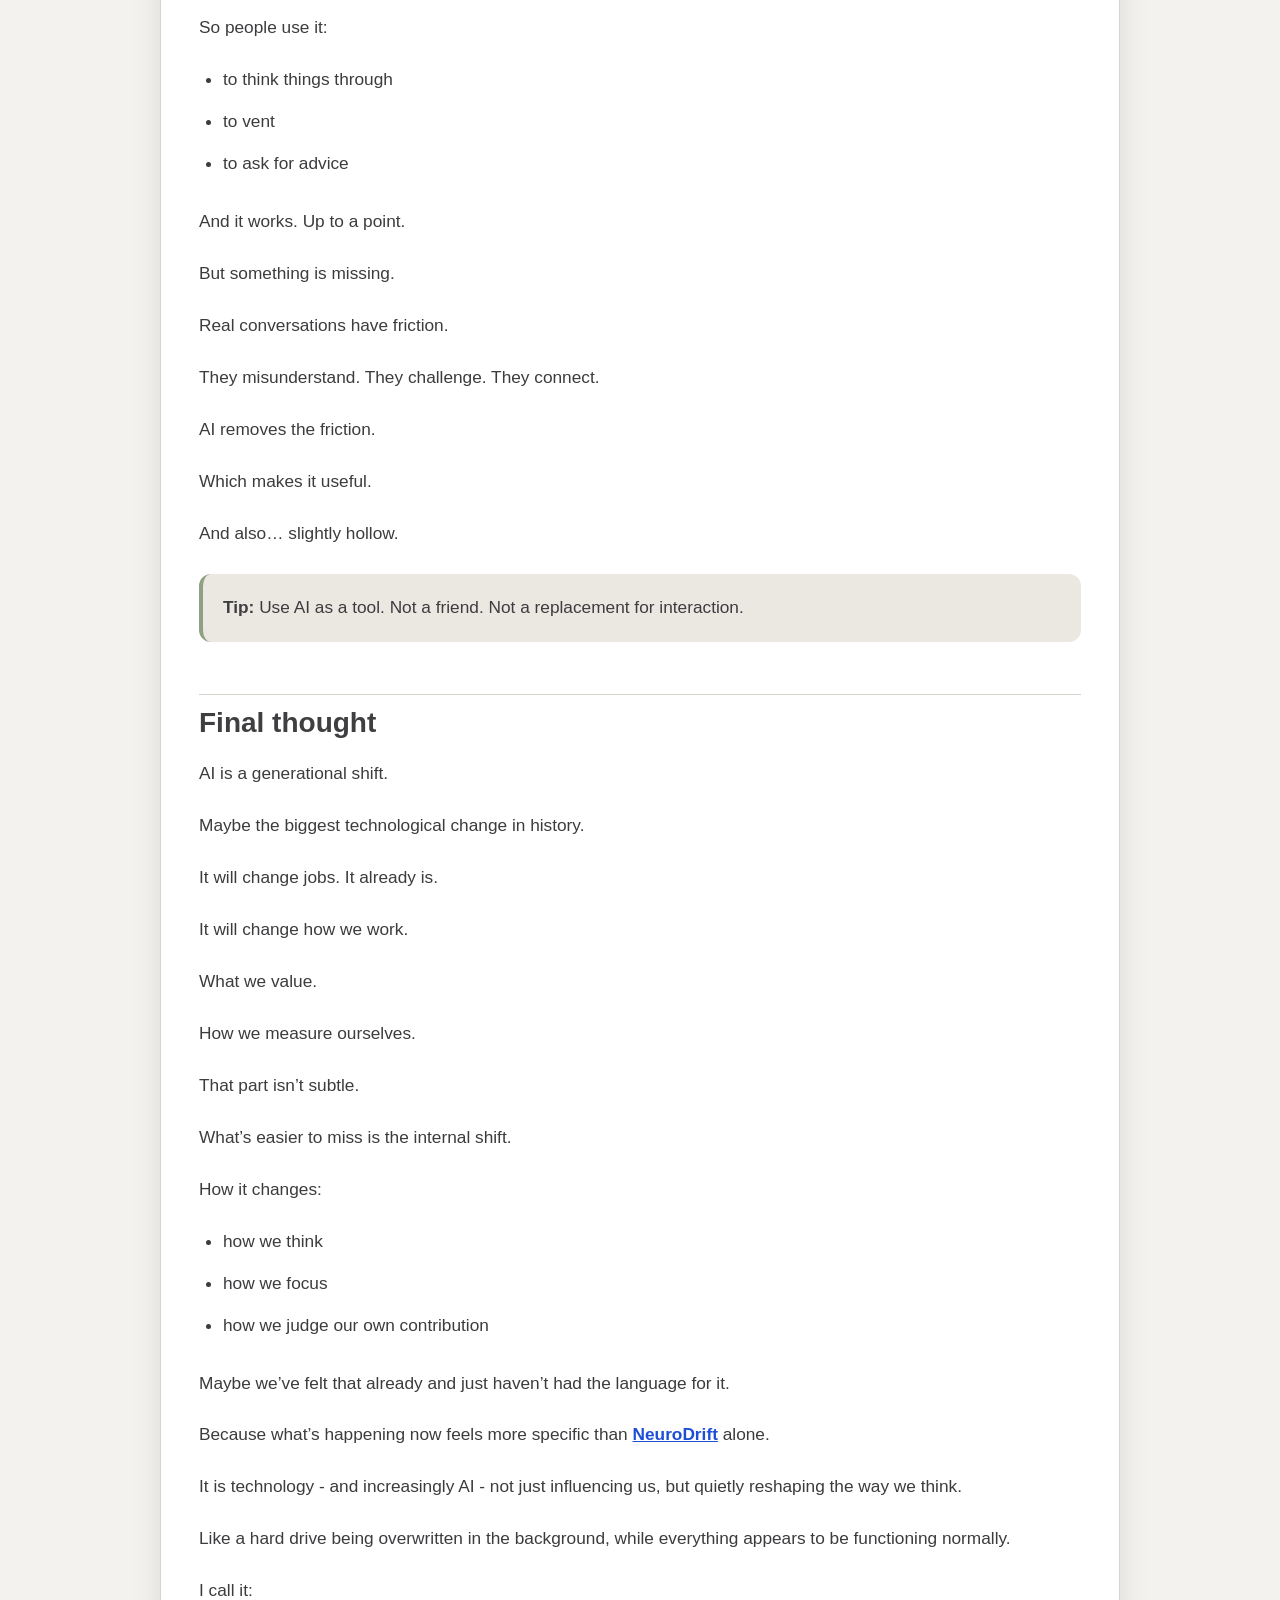
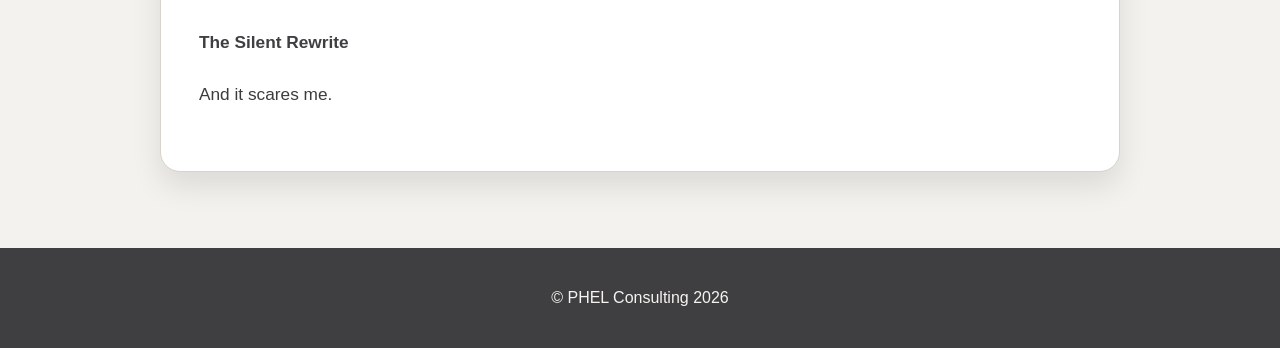
==== commit 047acd4e: "commit. change footer on all pages" ====
--- a/5-ways-ai-messes-with-your-mind.html
+++ b/5-ways-ai-messes-with-your-mind.html
@@ -183,7 +183,7 @@
 
   <footer class="site-footer">
     <div class="container footer-inner">
-      <p>© <span class="footer-name">phil phelan</span> 2026</p>
+      <p>© PHEL Consulting 2026</p>
     </div>
   </footer>
   <script>
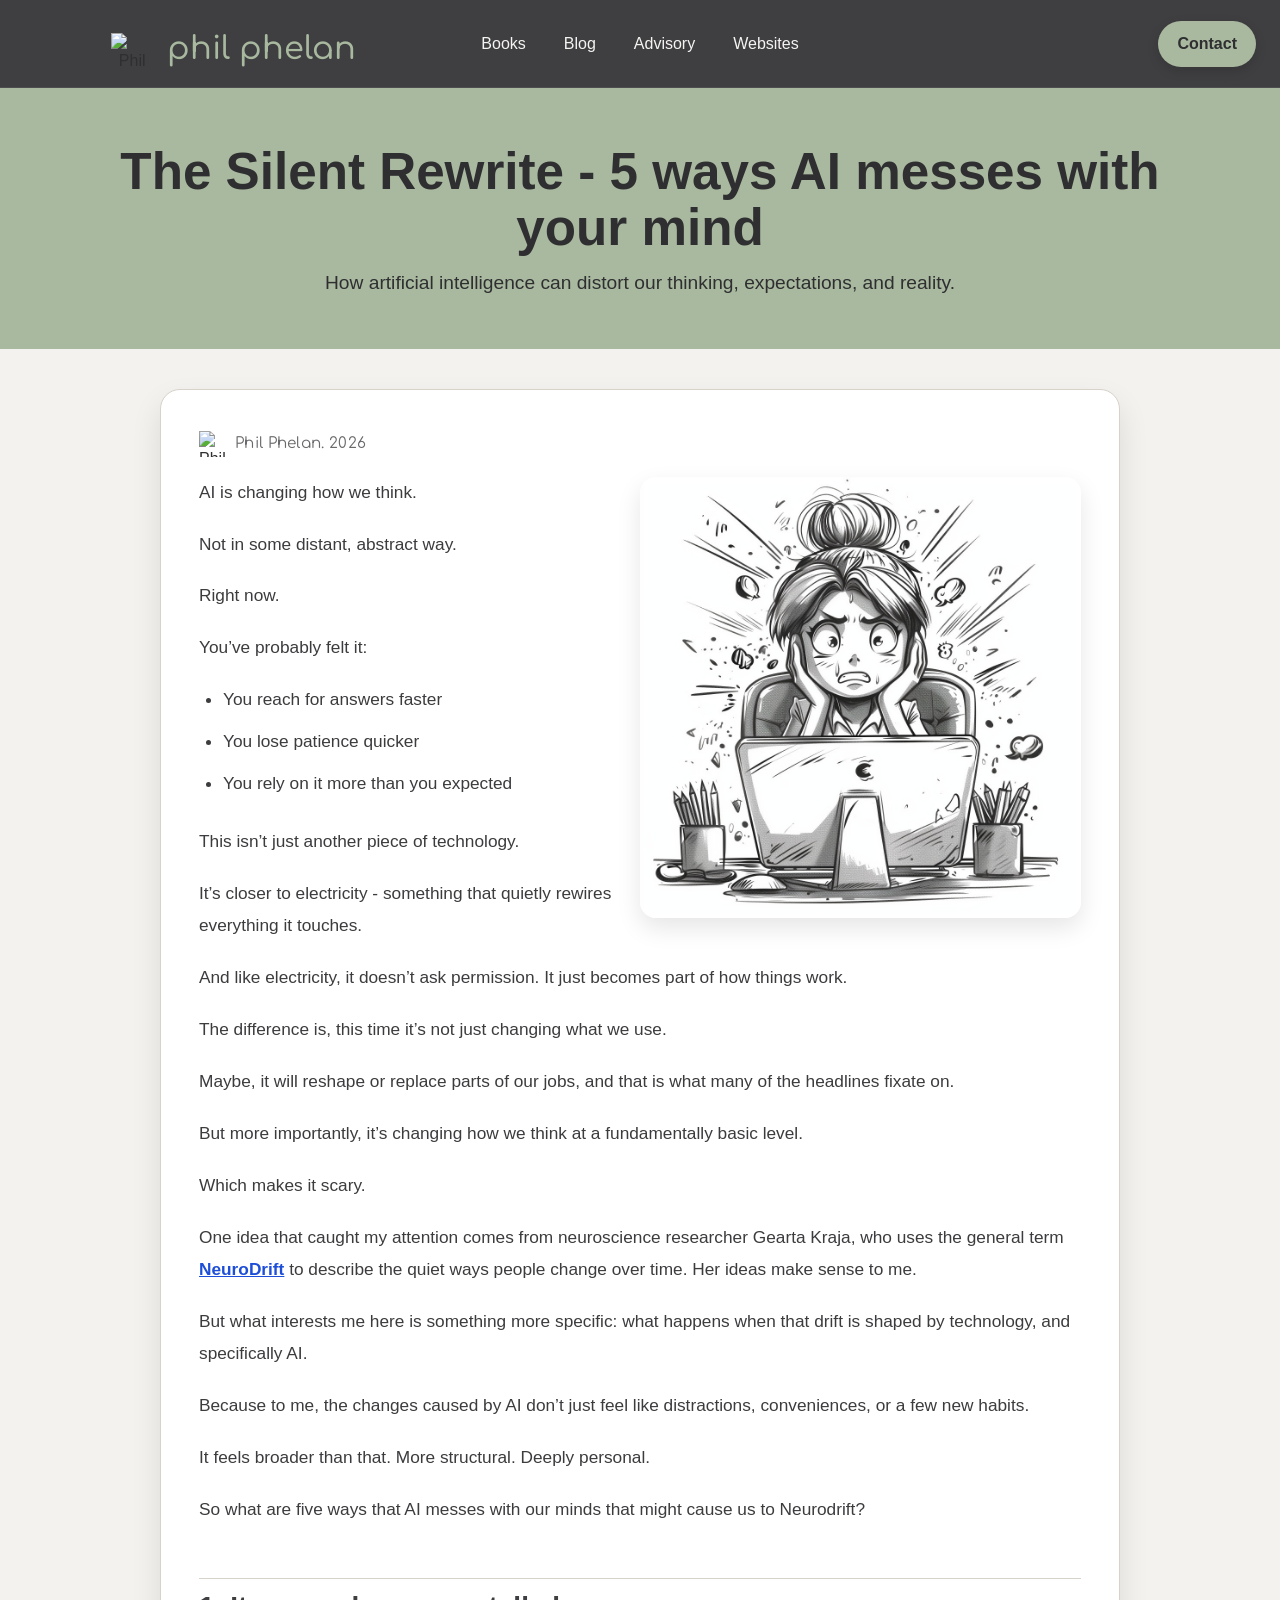
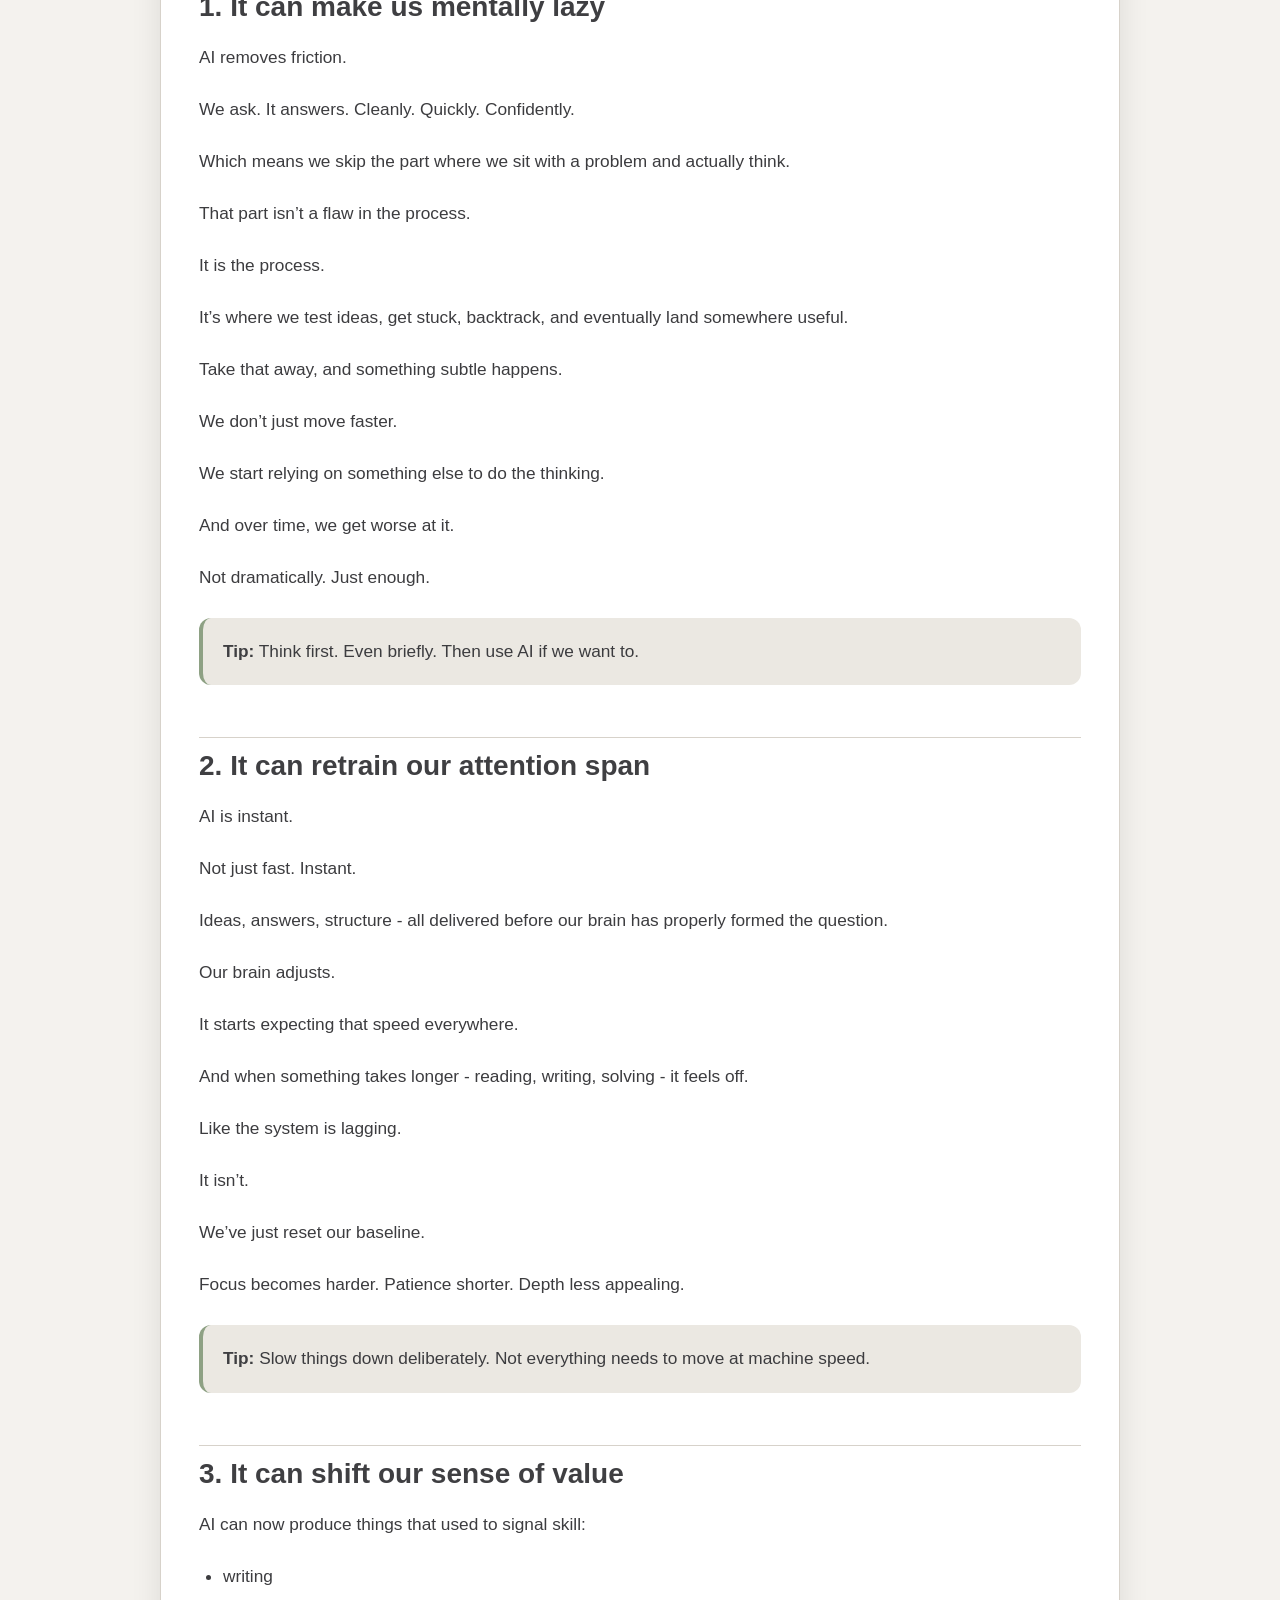
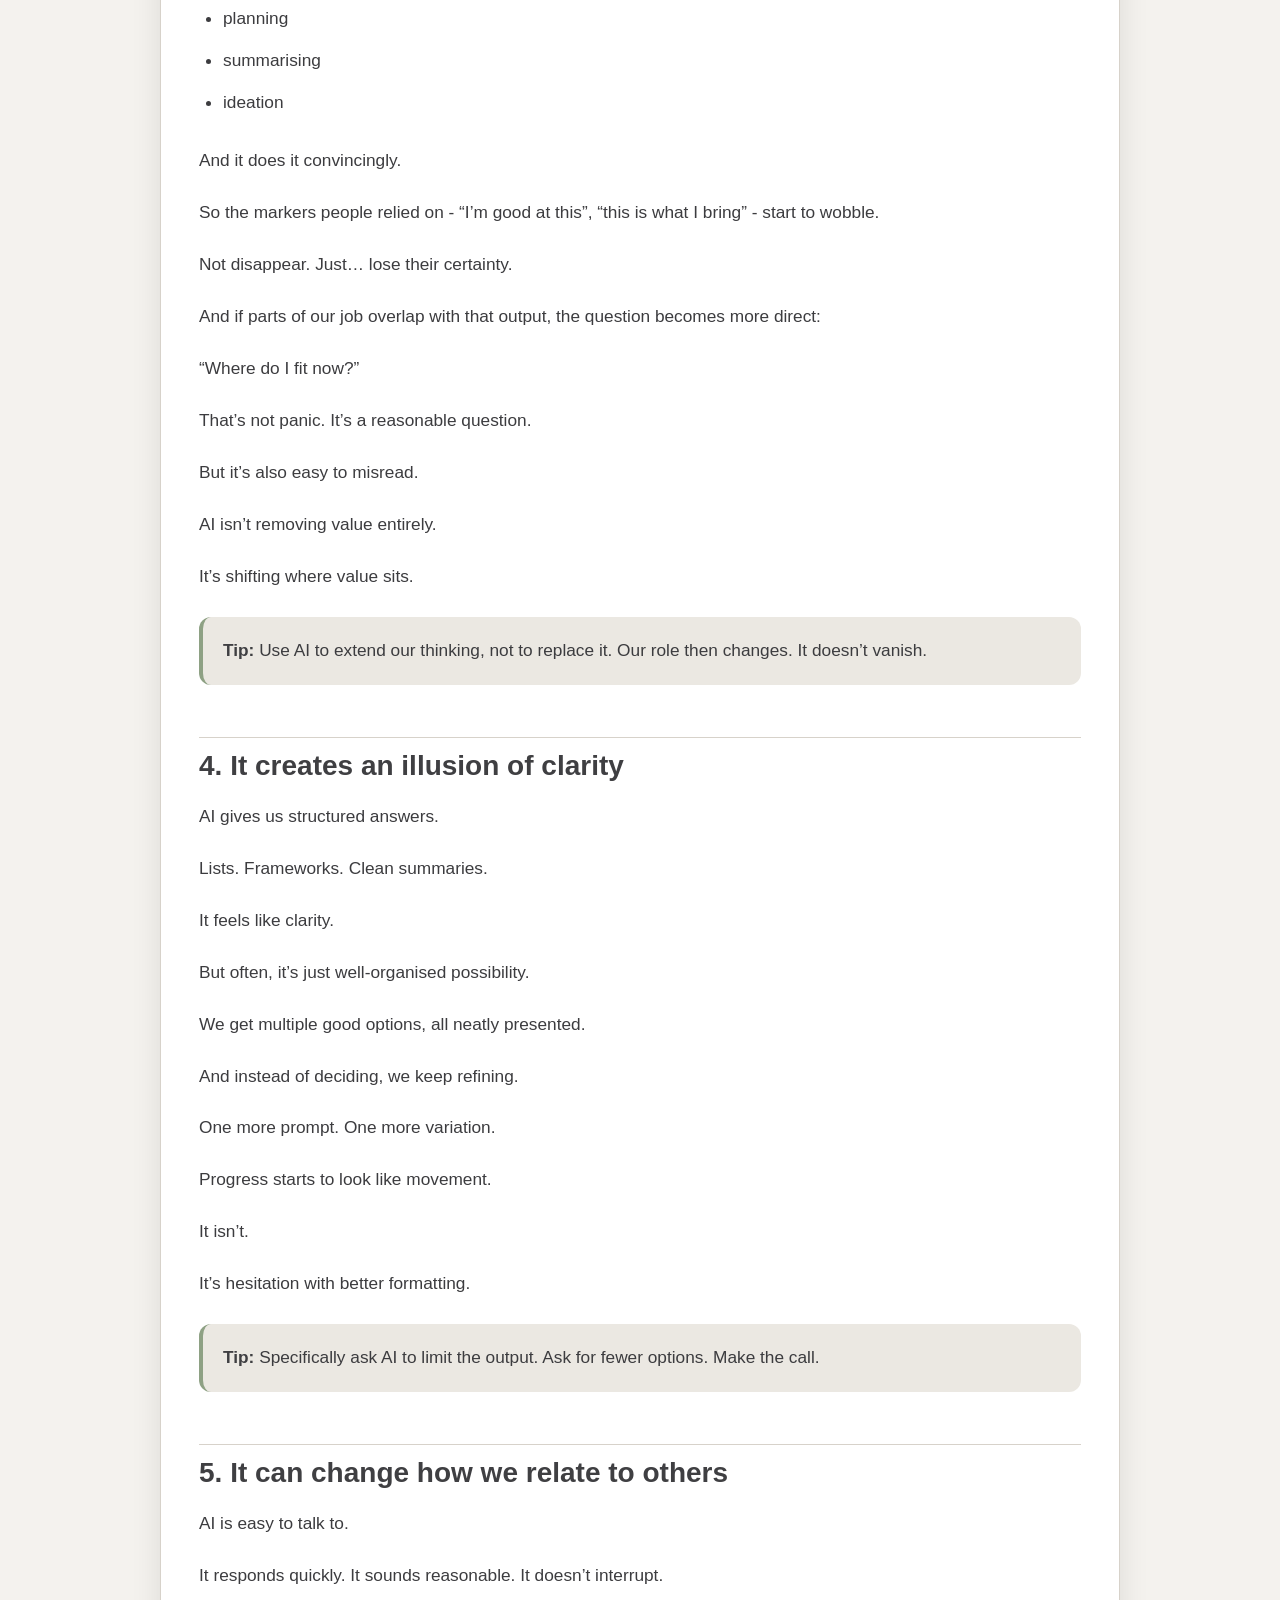
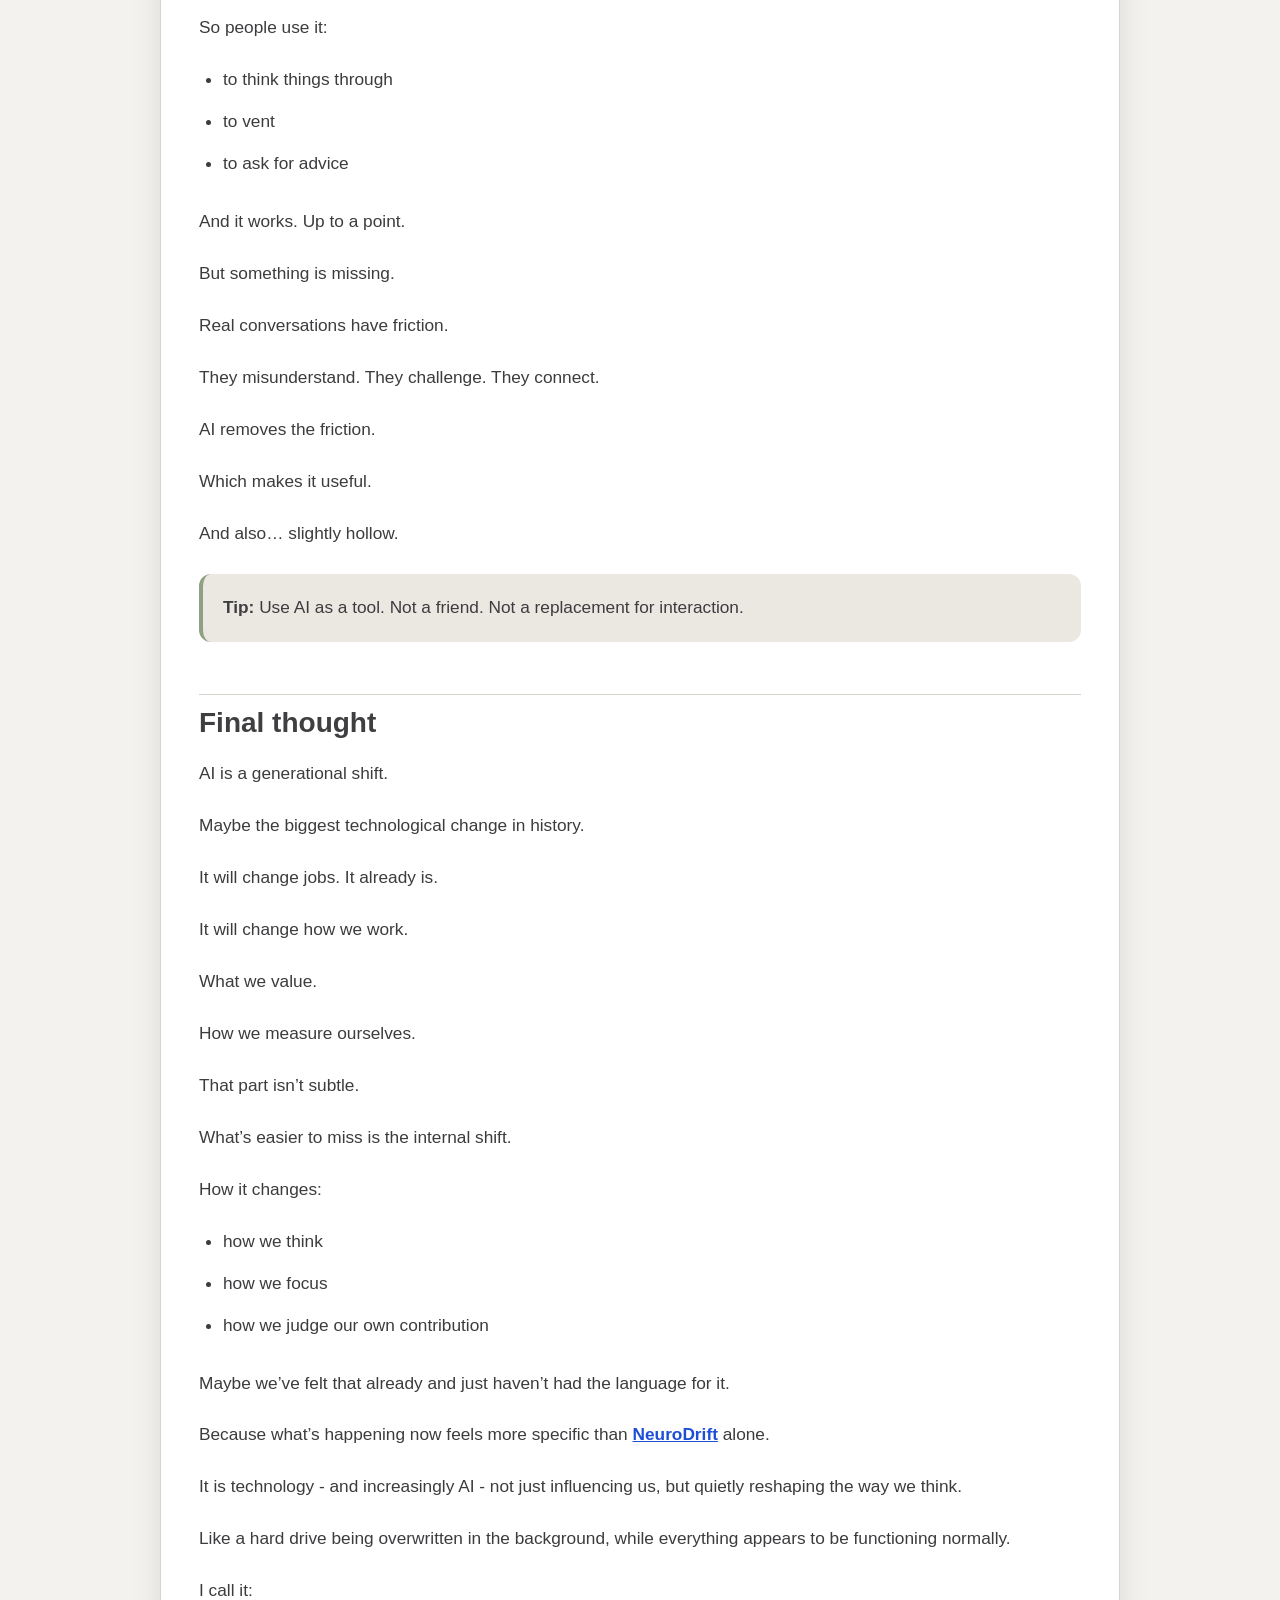
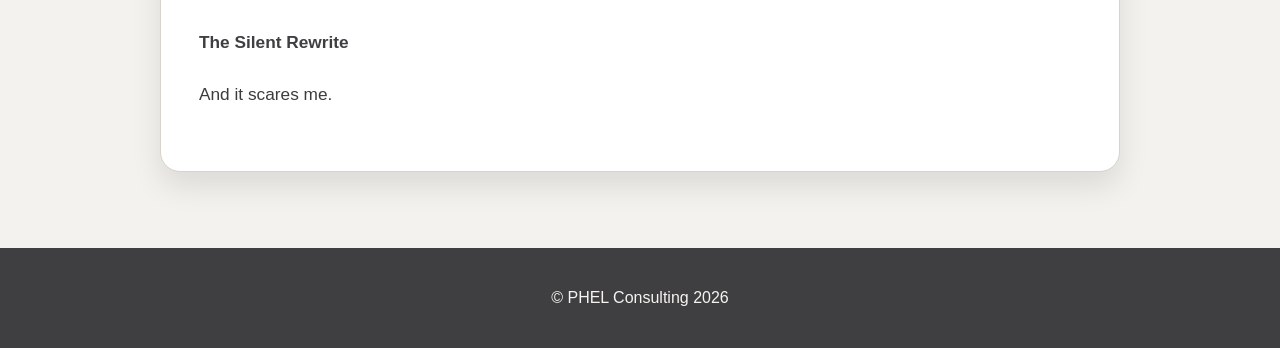
==== commit 3be48857: "website pages added" ====
--- a/5-ways-ai-messes-with-your-mind.html
+++ b/5-ways-ai-messes-with-your-mind.html
@@ -22,6 +22,7 @@
     <a href="index.html" class="nav-link">Books</a>
     <a href="blog.html" class="nav-link">Blog</a>
     <a href="advisory.html" class="nav-link">Advisory</a>
+    <a href="websites.html" class="nav-link">Websites</a>
   </nav>
 
   <a href="contact.html" class="header-contact-btn">Contact</a>
--- a/style.css
+++ b/style.css
@@ -335,6 +335,115 @@
   margin-bottom: 10px;
 }
 
+.service-card--dark {
+  background: var(--bg-dark);
+  color: var(--text-light);
+  border-color: white;
+}
+
+.service-card--dark h3 {
+  color: var(--sage);
+}
+
+.service-card--featured {
+  background: white;
+  color: var(--text-dark);
+  border-color: var(--bg-dark);
+}
+
+.service-card--featured h3 {
+  color: var(--sage-deep);
+}
+
+.service-card--featured a {
+  color: var(--text-dark);
+  font-weight: 700;
+  text-decoration: none;
+}
+
+.service-card--featured a:hover {
+  text-decoration: underline;
+}
+
+.service-card--warm {
+  background: white;
+  color: var(--text-dark);
+  border-color: var(--bg-dark);
+}
+
+.service-card--warm h3 {
+  color: var(--sage-deep);
+}
+
+.service-card--sage {
+  background: var(--bg-dark);
+  color: var(--text-light);
+  border-color: white;
+}
+
+.service-card--sage h3 {
+  color: var(--sage);
+}
+
+.service-card-icon {
+  display: block;
+  width: 38px;
+  height: 38px;
+  flex-shrink: 0;
+}
+
+.card-title-row {
+  display: flex;
+  align-items: center;
+  gap: 12px;
+  margin-bottom: 12px;
+}
+
+.card-title-row h3 {
+  margin: 0;
+  flex: 1;
+}
+
+.value-card-icon {
+  width: 26px;
+  height: 26px;
+  flex-shrink: 0;
+}
+
+.value-card--cream { background: var(--bg-dark); color: var(--text-light); border-color: white; }
+.value-card--cream h3 { color: var(--sage); }
+
+.value-card--blue  { background: white; color: var(--text-dark); border-color: var(--bg-dark); }
+.value-card--blue h3  { color: var(--sage-deep); }
+
+.value-card--sage  { background: white; color: var(--text-dark); border-color: var(--bg-dark); }
+.value-card--sage h3  { color: var(--sage-deep); }
+
+.value-card--blush { background: var(--bg-dark); color: var(--text-light); border-color: white; }
+.value-card--blush h3 { color: var(--sage); }
+
+.service-card-example-btn {
+  display: inline-flex;
+  align-items: center;
+  gap: 5px;
+  font-size: 0.75rem;
+  font-weight: 700;
+  padding: 5px 10px;
+  border-radius: 999px;
+  background: rgba(169, 185, 159, 0.15);
+  color: var(--sage);
+  text-decoration: none;
+  border: 1px solid rgba(169, 185, 159, 0.4);
+  white-space: nowrap;
+  transition: background 0.2s ease;
+  flex-shrink: 0;
+}
+
+.service-card-example-btn:hover {
+  background: rgba(169, 185, 159, 0.3);
+  text-decoration: none;
+}
+
 /* Links */
 .text-link {
   text-decoration: none;
@@ -556,6 +665,13 @@
 .cta-card {
   text-align: center;
   margin-top: 24px;
+  background: var(--sage);
+  border-color: transparent;
+}
+
+.cta-card h2,
+.cta-card p {
+  color: var(--text-dark);
 }
 
 .cta-card p {
@@ -621,6 +737,27 @@
   .value-grid,
   .blog-grid {
     grid-template-columns: 1fr;
+  }
+
+  .service-card:nth-child(odd),
+  .value-card:nth-child(odd) {
+    background: var(--bg-dark) !important;
+    color: var(--text-light) !important;
+    border-color: white !important;
+  }
+  .service-card:nth-child(odd) h3,
+  .value-card:nth-child(odd) h3 {
+    color: var(--sage) !important;
+  }
+  .service-card:nth-child(even),
+  .value-card:nth-child(even) {
+    background: white !important;
+    color: var(--text-dark) !important;
+    border-color: var(--bg-dark) !important;
+  }
+  .service-card:nth-child(even) h3,
+  .value-card:nth-child(even) h3 {
+    color: var(--sage-deep) !important;
   }
 
   .main-nav {
@@ -1204,3 +1341,25 @@
   touch-action: pan-y;
 }
 
+
+
+/* Website listing cards */
+.website-card-link {
+  color: inherit;
+  text-decoration: none;
+}
+
+.website-card-link:hover,
+.website-card-link:focus {
+  text-decoration: none;
+}
+
+.website-card-link:focus-visible {
+  outline: 3px solid var(--sage-deep);
+  outline-offset: 4px;
+}
+
+.website-card-link:hover .text-link,
+.website-card-link:focus .text-link {
+  text-decoration: underline;
+}
